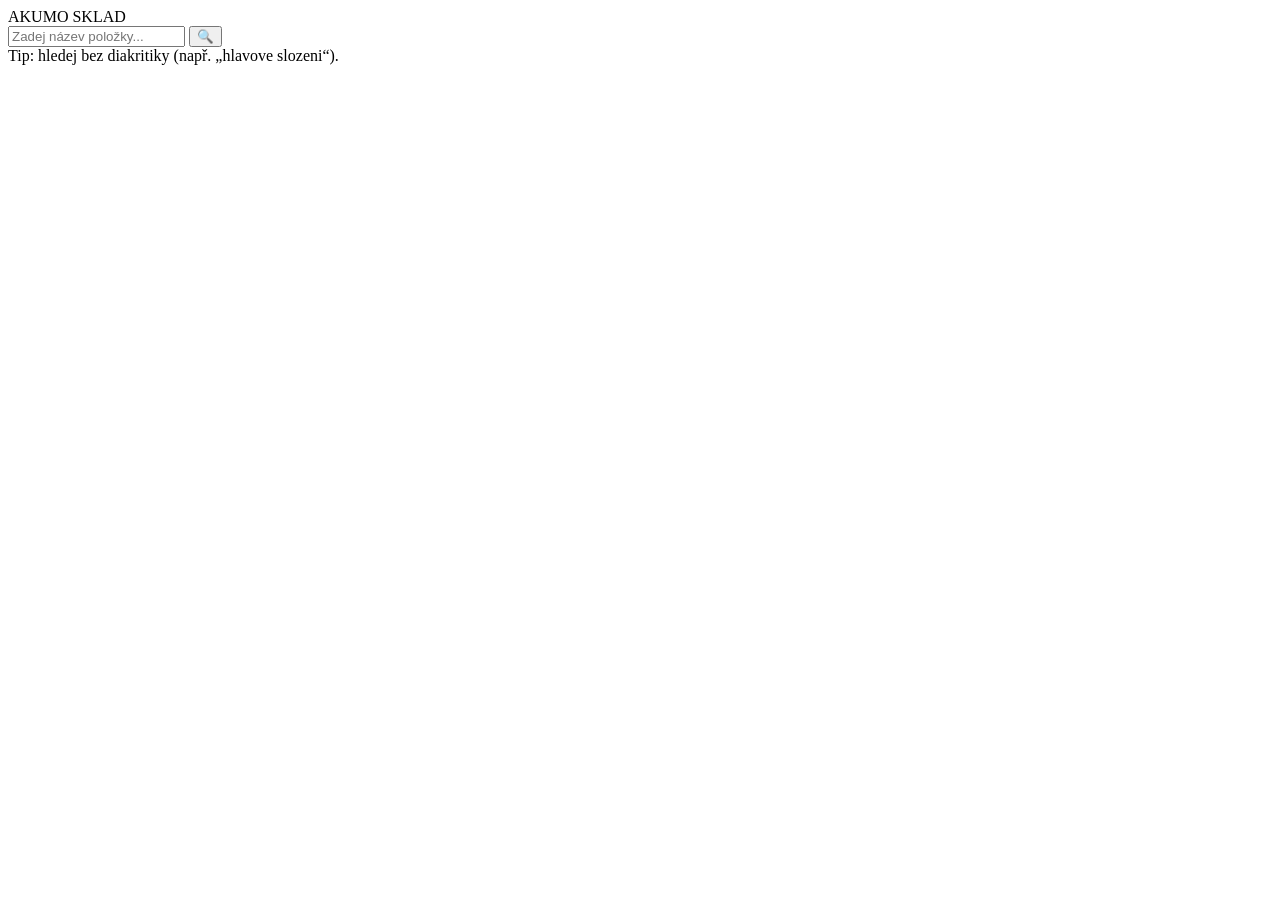
==== index.html @ 499ee546 "Update index.html" ====
<!DOCTYPE html>
<html lang="cs">
<head>
  <meta charset="UTF-8" />
  <meta name="viewport" content="width=device-width, initial-scale=1.0"/>
  <title>Akumo Sklad</title>
  <link rel="stylesheet" href="style.css" />
</head>
<body>
  <div class="box">
    <div class="logo">AKUMO SKLAD</div>
    <div class="controls">
      <input type="text" id="query" placeholder="Zadej název položky..." />
      <button class="primary" onclick="hledat()">🔍</button>
    </div>
    <div id="history"></div>
    <div id="vysledek" class="vysledek"></div>
    <div class="footer muted">Tip: hledej bez diakritiky (např. „hlavove slozeni“).</div>
  </div>

  <script>
    let data1 = {};
    let data2 = {};
    let databaze = {};

    function normalize(str) {
      return (str || "").normalize("NFD").replace(/[\u0300-\u036f]/g, "").toLowerCase();
    }

    function mergeData() {
      databaze = Object.assign({}, data1, data2);
    }

    async function loadData() {
      const r1 = await fetch('data_table1.json');
      data1 = await r1.json();
      const r2 = await fetch('data_table2.json');
      data2 = await r2.json();
      mergeData();
      zobrazHistorii();
    }

    function ulozitHistorii(dotaz) {
      if (!dotaz) return;
      let historie = JSON.parse(localStorage.getItem("skladHistorie")) || [];
      historie = historie.filter(item => item !== dotaz);
      historie.unshift(dotaz);
      if (historie.length > 10) historie = historie.slice(0, 10);
      localStorage.setItem("skladHistorie", JSON.stringify(historie));
      zobrazHistorii();
    }

    function zobrazHistorii() {
      const historie = JSON.parse(localStorage.getItem("skladHistorie")) || [];
      const el = document.getElementById("history");
      if (historie.length === 0) { el.innerHTML = ""; return; }
      el.innerHTML = "<strong>Poslední hledané:</strong><br>" + historie.map(h =>
        `<span class='item' onclick='document.getElementById("query").value=${JSON.stringify(h)};hledat();'>${h}</span>`
      ).join(", ");
    }

    function hledat() {
      const dotaz = normalize(document.getElementById("query").value.trim());
      ulozitHistorii(dotaz);
      if (!dotaz) return;
      let vysledky = "";
      for (const [nazev, pozice] of Object.entries(databaze)) {
        if (normalize(nazev).includes(dotaz)) {
          vysledky += `<strong>${nazev}</strong><br>Umístění: ${pozice}<br><br>`;
        }
      }
      document.getElementById("vysledek").innerHTML = vysledky || "Hmmm, nic tu není – jdi za Jakubem";
    }

    loadData();
  </script>
</body>
</html>
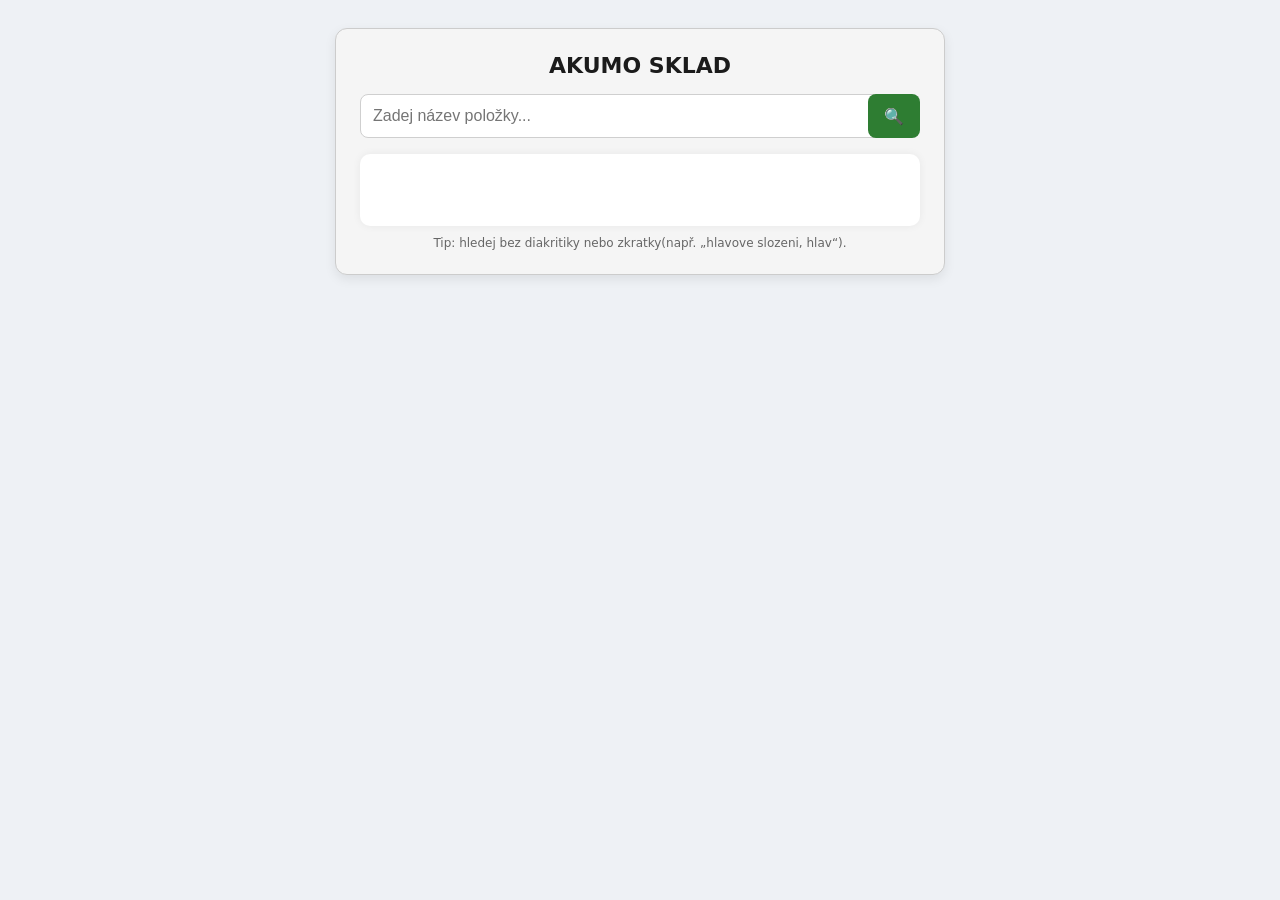
==== commit ea179acf: "Update index.html" ====
--- a/index.html
+++ b/index.html
@@ -16,7 +16,7 @@
     </div>
     <div id="history"></div>
     <div id="vysledek" class="vysledek"></div>
-    <div class="footer muted">Tip: hledej bez diakritiky (např. „hlavove slozeni“).</div>
+    <div class="footer muted">Tip: hledej bez diakritiky nebo zkratky(např. „hlavove slozeni, hlav“).</div>
   </div>
 
   <script>
@@ -67,7 +67,7 @@
       let vysledky = "";
       for (const [nazev, pozice] of Object.entries(databaze)) {
         if (normalize(nazev).includes(dotaz)) {
-          vysledky += `<strong>${nazev}</strong><br>Umístění: ${pozice}<br><br>`;
+          vysledky += `<strong>${nazev}</strong> ${pozice}<br><br>`;
         }
       }
       document.getElementById("vysledek").innerHTML = vysledky || "Hmmm, nic tu není – jdi za Jakubem";
--- a/style.css
+++ b/style.css
@@ -0,0 +1,13 @@
+
+body { font-family: system-ui, -apple-system, Segoe UI, Roboto, Arial, sans-serif; padding: 20px; background: #eef1f5; }
+.box { max-width: 560px; margin: auto; background: #f5f5f5; border: 1px solid #ccc; padding: 24px; border-radius: 12px; box-shadow: 0 4px 12px rgba(0,0,0,0.08); }
+.logo { text-align: center; font-weight: 700; margin-bottom: 16px; font-size: 22px; color: #1b1b1b; }
+.controls { display: grid; grid-template-columns: 1fr auto; gap: 10px; }
+input[type="text"] { width: 100%; padding: 12px; font-size: 16px; border-radius: 8px; border: 1px solid #cfcfcf; }
+button.primary { padding: 12px 16px; font-size: 16px; border-radius: 8px; border: none; background: #2e7d32; color: #fff; cursor: pointer; }
+button.primary:hover { filter: brightness(0.95); }
+#history { margin-top: 12px; font-size: 14px; color: #333; }
+#history .item { cursor: pointer; color: #2e7d32; margin-right: 6px; display: inline-block; }
+.vysledek { margin-top: 16px; padding: 16px; background: #fff; border-radius: 10px; box-shadow: 0 0 8px rgba(0,0,0,0.06); min-height: 40px; }
+.muted { color: #666; }
+.footer { margin-top: 10px; font-size: 12px; color: #666; text-align: center; }
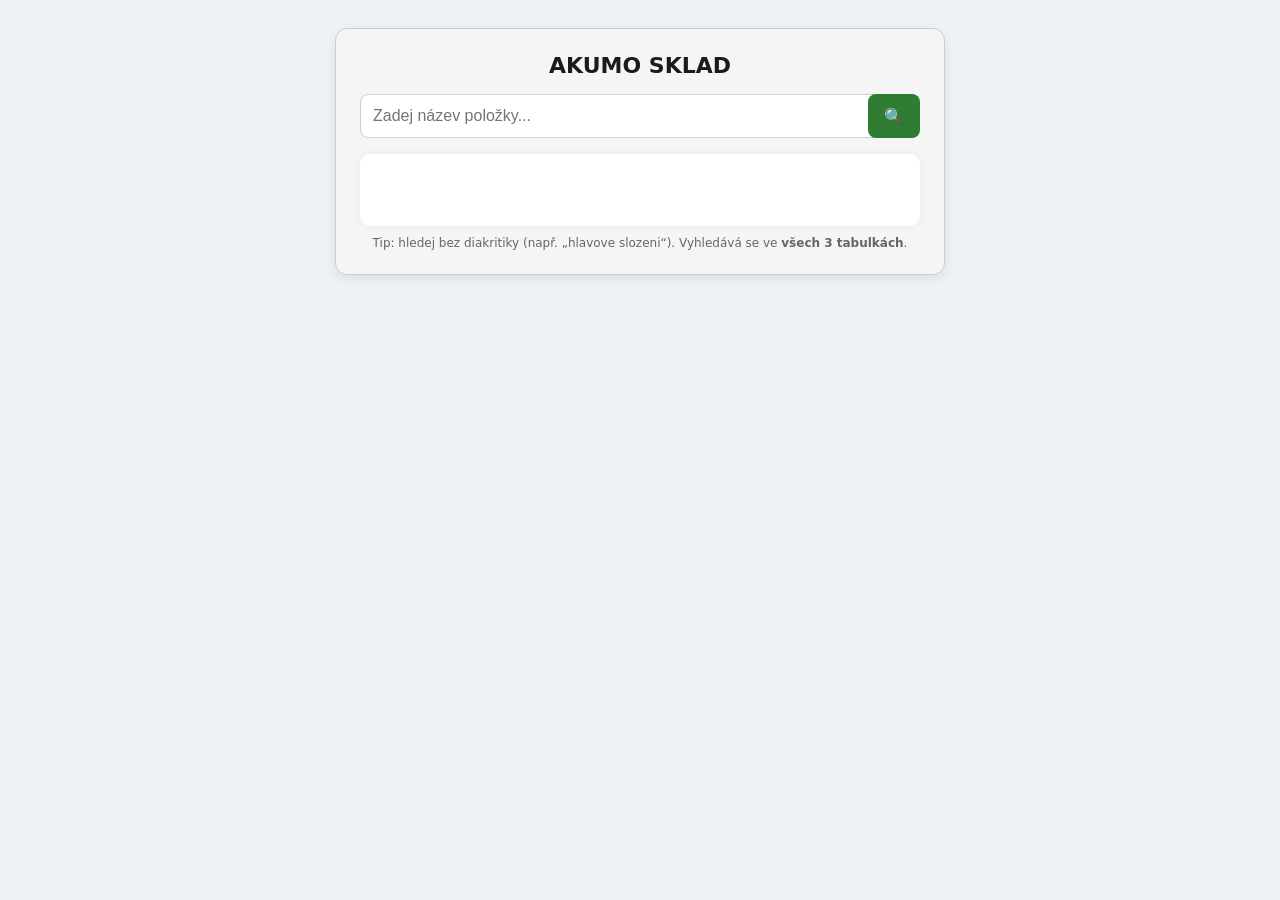
==== commit 37035ff9: "Update index.html" ====
--- a/index.html
+++ b/index.html
@@ -16,12 +16,13 @@
     </div>
     <div id="history"></div>
     <div id="vysledek" class="vysledek"></div>
-    <div class="footer muted">Tip: hledej bez diakritiky nebo zkratky(např. „hlavove slozeni, hlav“).</div>
+    <div class="footer muted">Tip: hledej bez diakritiky (např. „hlavove slozeni“). Vyhledává se ve <strong>všech 3 tabulkách</strong>.</div>
   </div>
 
   <script>
     let data1 = {};
     let data2 = {};
+    let data3 = {};
     let databaze = {};
 
     function normalize(str) {
@@ -29,7 +30,7 @@
     }
 
     function mergeData() {
-      databaze = Object.assign({}, data1, data2);
+      databaze = Object.assign({}, data1, data2, data3);
     }
 
     async function loadData() {
@@ -37,6 +38,8 @@
       data1 = await r1.json();
       const r2 = await fetch('data_table2.json');
       data2 = await r2.json();
+      const r3 = await fetch('data_table3.json');
+      data3 = await r3.json();
       mergeData();
       zobrazHistorii();
     }
@@ -67,7 +70,8 @@
       let vysledky = "";
       for (const [nazev, pozice] of Object.entries(databaze)) {
         if (normalize(nazev).includes(dotaz)) {
-          vysledky += `<strong>${nazev}</strong> ${pozice}<br><br>`;
+          // pozice už obsahuje plný text "Umístění - ...: Sloupec X, řádek Y"
+          vysledky += `<strong>${nazev}</strong><br>${pozice}<br><br>`;
         }
       }
       document.getElementById("vysledek").innerHTML = vysledky || "Hmmm, nic tu není – jdi za Jakubem";
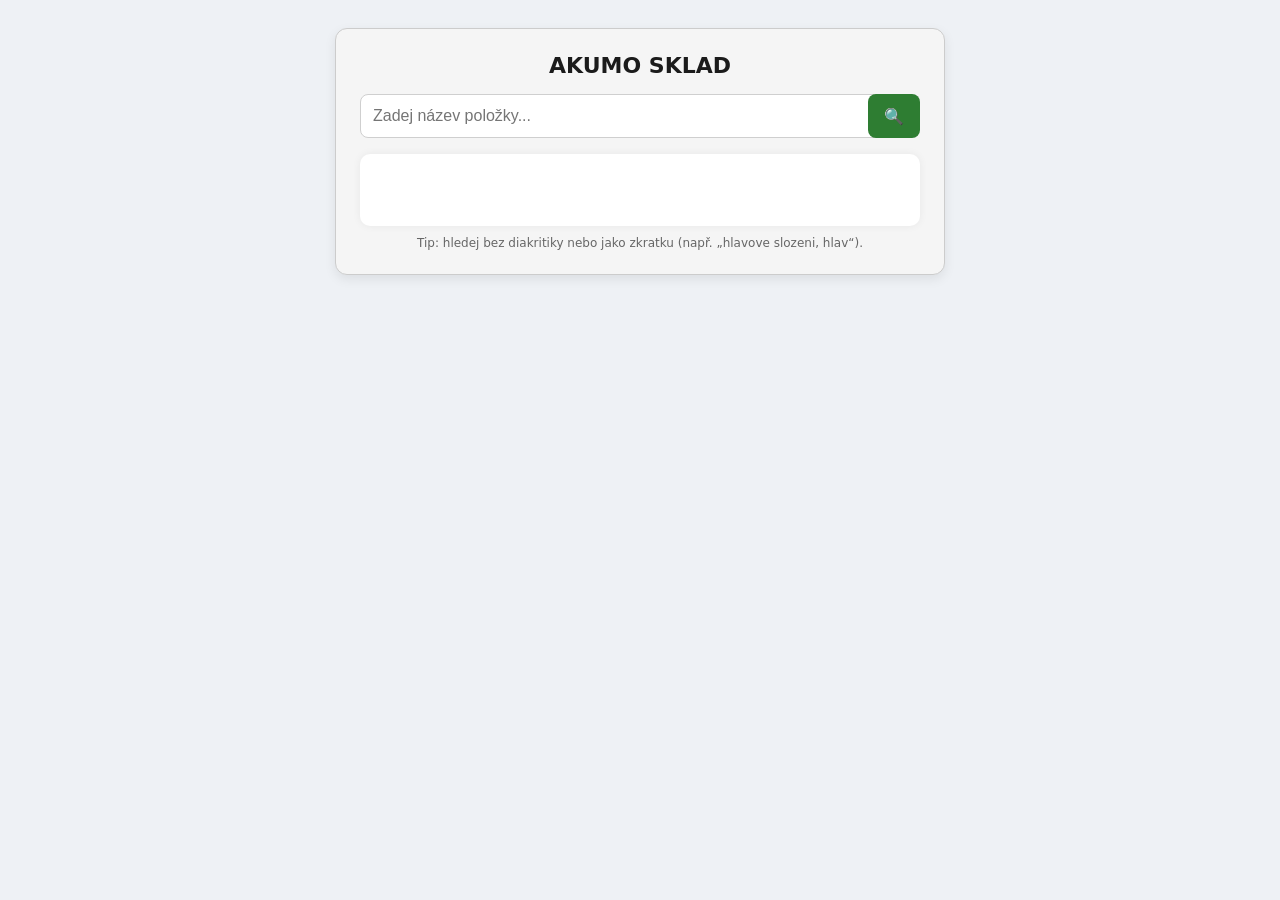
==== commit 06cf3cbb: "Update index.html" ====
--- a/index.html
+++ b/index.html
@@ -16,7 +16,7 @@
     </div>
     <div id="history"></div>
     <div id="vysledek" class="vysledek"></div>
-    <div class="footer muted">Tip: hledej bez diakritiky (např. „hlavove slozeni“). Vyhledává se ve <strong>všech 3 tabulkách</strong>.</div>
+    <div class="footer muted">Tip: hledej bez diakritiky nebo jako zkratku (např. „hlavove slozeni, hlav“). </div>
   </div>
 
   <script>
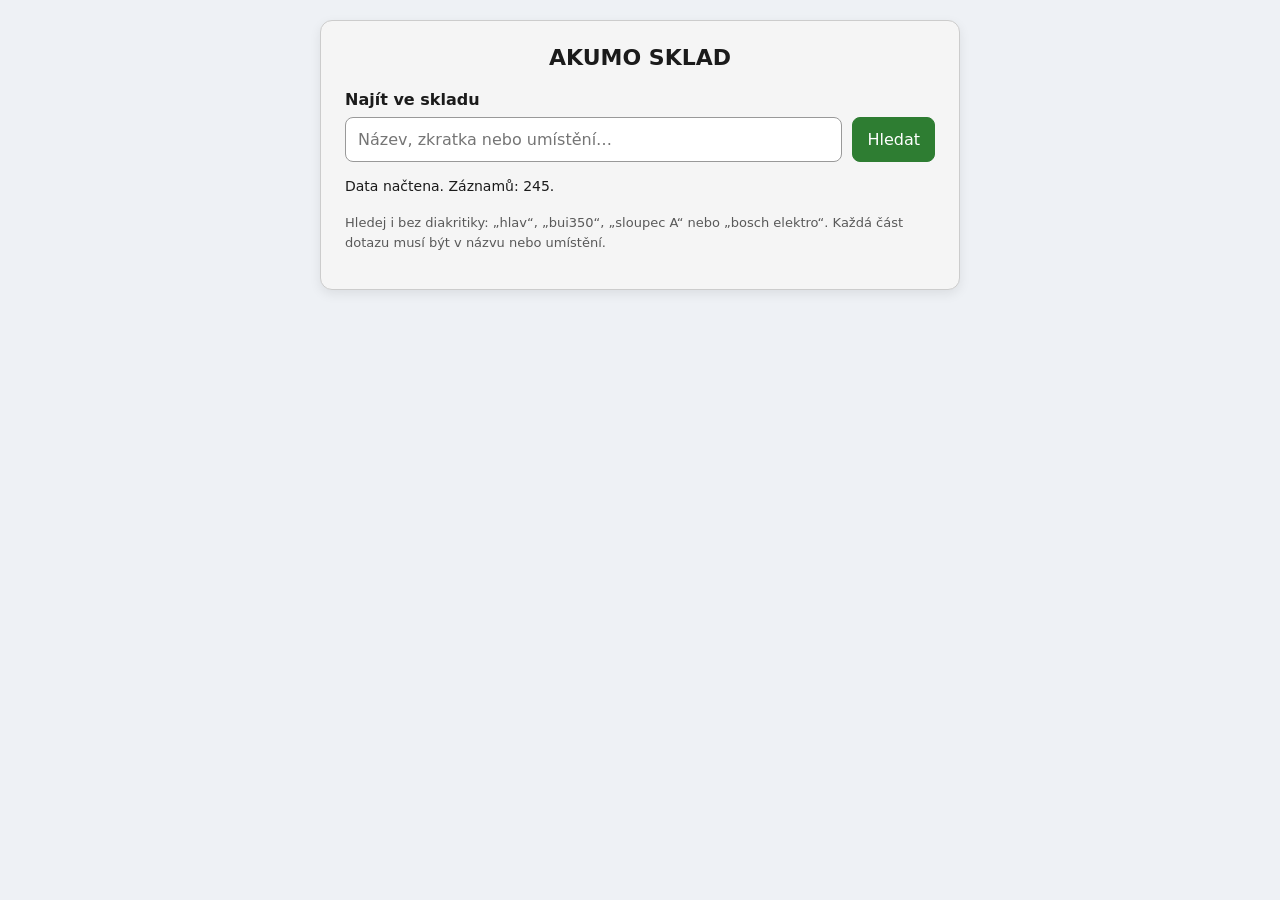
==== commit e4bead4f: "Improve warehouse search, loading safety and mobile controls" ====
--- a/index.html
+++ b/index.html
@@ -1,82 +1,212 @@
-
 <!DOCTYPE html>
 <html lang="cs">
 <head>
   <meta charset="UTF-8" />
-  <meta name="viewport" content="width=device-width, initial-scale=1.0"/>
+  <meta name="viewport" content="width=device-width, initial-scale=1.0" />
   <title>Akumo Sklad</title>
   <link rel="stylesheet" href="style.css" />
 </head>
 <body>
-  <div class="box">
-    <div class="logo">AKUMO SKLAD</div>
-    <div class="controls">
-      <input type="text" id="query" placeholder="Zadej název položky..." />
-      <button class="primary" onclick="hledat()">🔍</button>
-    </div>
-    <div id="history"></div>
-    <div id="vysledek" class="vysledek"></div>
-    <div class="footer muted">Tip: hledej bez diakritiky nebo jako zkratku (např. „hlavove slozeni, hlav“). </div>
-  </div>
+  <main class="box">
+    <h1 class="logo">AKUMO SKLAD</h1>
+    <form id="search-form" role="search">
+      <label for="query">Najít ve skladu</label>
+      <div class="controls">
+        <input type="search" id="query" placeholder="Název, zkratka nebo umístění…" enterkeyhint="search" autocomplete="off" aria-describedby="search-tip" />
+        <button id="search-button" class="primary" type="submit" disabled>Hledat</button>
+      </div>
+    </form>
+    <p id="load-status" role="status" aria-live="polite">Načítám skladová data…</p>
+    <button id="retry" type="button" hidden>Zkusit načíst znovu</button>
+    <div id="history" aria-label="Historie hledání"></div>
+    <p id="result-status" role="status" aria-live="polite"></p>
+    <div id="vysledek" class="vysledek" aria-busy="true"></div>
+    <p id="search-tip" class="footer muted">Hledej i bez diakritiky: „hlav“, „bui350“, „sloupec A“ nebo „bosch elektro“. Každá část dotazu musí být v názvu nebo umístění.</p>
+    <noscript>Pro vyhledávání je potřeba povolit JavaScript.</noscript>
+  </main>
 
   <script>
-    let data1 = {};
-    let data2 = {};
-    let data3 = {};
-    let databaze = {};
+    const files = ['data_table1.json', 'data_table2.json', 'data_table3.json'];
+    const query = document.getElementById('query');
+    const searchButton = document.getElementById('search-button');
+    const retry = document.getElementById('retry');
+    const loadStatus = document.getElementById('load-status');
+    const resultStatus = document.getElementById('result-status');
+    const results = document.getElementById('vysledek');
+    let databaze = [];
+    let ready = false;
+    let loading = false;
+    let historie = nacistHistorii();
 
     function normalize(str) {
-      return (str || "").normalize("NFD").replace(/[\u0300-\u036f]/g, "").toLowerCase();
-    }
-
-    function mergeData() {
-      databaze = Object.assign({}, data1, data2, data3);
+      return str.normalize('NFD').replace(/[\u0300-\u036f]/g, '').toLowerCase();
+    }
+
+    function nacistHistorii() {
+      try {
+        const saved = JSON.parse(localStorage.getItem('skladHistorie'));
+        return Array.isArray(saved)
+          ? [...new Set(saved.filter(item => typeof item === 'string' && item.trim()))].slice(0, 10)
+          : [];
+      } catch {
+        return [];
+      }
+    }
+
+    function ulozitHistorii(dotaz) {
+      historie = [dotaz, ...historie.filter(item => item !== dotaz)].slice(0, 10);
+      try {
+        localStorage.setItem('skladHistorie', JSON.stringify(historie));
+      } catch {
+        // Search and in-memory history also work when storage is unavailable/full.
+      }
+      zobrazHistorii();
+    }
+
+    function zobrazHistorii() {
+      const el = document.getElementById('history');
+      el.replaceChildren();
+      if (!historie.length) return;
+      const heading = document.createElement('strong');
+      heading.textContent = 'Poslední hledané:';
+      const list = document.createElement('div');
+      list.className = 'history-items';
+      for (const text of historie) {
+        const button = document.createElement('button');
+        button.type = 'button';
+        button.className = 'item';
+        button.textContent = text;
+        button.disabled = !ready;
+        button.addEventListener('click', () => {
+          query.value = text;
+          hledat();
+        });
+        list.append(button);
+      }
+      el.append(heading, list);
+    }
+
+    function validateData(data) {
+      if (!data || typeof data !== 'object' || Array.isArray(data) ||
+          Object.entries(data).some(([name, location]) =>
+            !name.trim() || typeof location !== 'string' || !location.trim())) {
+        throw new Error('Invalid warehouse data');
+      }
+      // Keep individual records: identical names in different tables must not overwrite.
+      return Object.entries(data).map(([name, location]) => ({
+        name, location, searchable: normalize(name) + '\n' + normalize(location)
+      }));
     }
 
     async function loadData() {
-      const r1 = await fetch('data_table1.json');
-      data1 = await r1.json();
-      const r2 = await fetch('data_table2.json');
-      data2 = await r2.json();
-      const r3 = await fetch('data_table3.json');
-      data3 = await r3.json();
-      mergeData();
+      if (loading) return;
+      loading = true;
+      ready = false;
+      searchButton.disabled = true;
+      retry.hidden = true;
+      loadStatus.textContent = 'Načítám skladová data…';
+      results.setAttribute('aria-busy', 'true');
+      results.replaceChildren();
+      resultStatus.textContent = '';
       zobrazHistorii();
-    }
-
-    function ulozitHistorii(dotaz) {
-      if (!dotaz) return;
-      let historie = JSON.parse(localStorage.getItem("skladHistorie")) || [];
-      historie = historie.filter(item => item !== dotaz);
-      historie.unshift(dotaz);
-      if (historie.length > 10) historie = historie.slice(0, 10);
-      localStorage.setItem("skladHistorie", JSON.stringify(historie));
-      zobrazHistorii();
-    }
-
-    function zobrazHistorii() {
-      const historie = JSON.parse(localStorage.getItem("skladHistorie")) || [];
-      const el = document.getElementById("history");
-      if (historie.length === 0) { el.innerHTML = ""; return; }
-      el.innerHTML = "<strong>Poslední hledané:</strong><br>" + historie.map(h =>
-        `<span class='item' onclick='document.getElementById("query").value=${JSON.stringify(h)};hledat();'>${h}</span>`
-      ).join(", ");
+      const controller = new AbortController();
+      const timeout = setTimeout(() => controller.abort(), 15000);
+      try {
+        const tables = await Promise.all(files.map(async file => {
+          const response = await fetch(file, { signal: controller.signal });
+          if (!response.ok) throw new Error('Could not load warehouse data');
+          return validateData(await response.json());
+        }));
+        databaze = tables.flat();
+        ready = true;
+        loadStatus.textContent = `Data načtena. Záznamů: ${databaze.length}.`;
+        searchButton.disabled = false;
+      } catch {
+        controller.abort();
+        databaze = [];
+        loadStatus.textContent = 'Skladová data se nepodařilo načíst. Zkontroluj připojení a zkus to znovu.';
+        retry.hidden = false;
+      } finally {
+        clearTimeout(timeout);
+        loading = false;
+        results.setAttribute('aria-busy', 'false');
+        zobrazHistorii();
+      }
+    }
+
+    function highlight(text, terms) {
+      // Map normalized characters back to the original text (including Czech accents).
+      const source = normalize(text);
+      const offsets = [];
+      let offset = 0;
+      for (const character of text) {
+        const end = offset + character.length;
+        const normalized = normalize(character);
+        for (let i = 0; i < normalized.length; i++) offsets.push([offset, end]);
+        if (!normalized.length && offsets.length) offsets[offsets.length - 1][1] = end;
+        offset = end;
+      }
+      const matched = new Array(text.length).fill(false);
+      for (const term of terms) {
+        let index = source.indexOf(term);
+        while (index !== -1) {
+          const start = offsets[index][0];
+          const end = offsets[index + term.length - 1][1];
+          matched.fill(true, start, end);
+          index = source.indexOf(term, index + 1);
+        }
+      }
+      const fragment = document.createDocumentFragment();
+      for (let start = 0; start < text.length;) {
+        let end = start + 1;
+        while (end < text.length && matched[end] === matched[start]) end++;
+        const part = text.slice(start, end);
+        if (matched[start]) {
+          const mark = document.createElement('mark');
+          mark.textContent = part;
+          fragment.append(mark);
+        } else {
+          fragment.append(document.createTextNode(part));
+        }
+        start = end;
+      }
+      return fragment;
     }
 
     function hledat() {
-      const dotaz = normalize(document.getElementById("query").value.trim());
+      if (!ready) return;
+      const dotaz = query.value.trim();
+      const terms = [...new Set(normalize(dotaz).split(/\s+/).filter(Boolean))];
+      results.replaceChildren();
+      if (!terms.length) {
+        resultStatus.textContent = 'Zadej název, zkratku nebo umístění.';
+        query.focus();
+        return;
+      }
       ulozitHistorii(dotaz);
-      if (!dotaz) return;
-      let vysledky = "";
-      for (const [nazev, pozice] of Object.entries(databaze)) {
-        if (normalize(nazev).includes(dotaz)) {
-          // pozice už obsahuje plný text "Umístění - ...: Sloupec X, řádek Y"
-          vysledky += `<strong>${nazev}</strong><br>${pozice}<br><br>`;
-        }
-      }
-      document.getElementById("vysledek").innerHTML = vysledky || "Hmmm, nic tu není – jdi za Jakubem";
-    }
-
+      const matches = databaze.filter(item => terms.every(term => item.searchable.includes(term)));
+      resultStatus.textContent = matches.length
+        ? `Nalezených záznamů: ${matches.length}.`
+        : 'Hmmm, nic tu není – zkus jiný dotaz nebo se zeptej Jakuba.';
+      const fragment = document.createDocumentFragment();
+      for (const item of matches) {
+        const card = document.createElement('article');
+        card.className = 'result-item';
+        const name = document.createElement('h2');
+        name.append(highlight(item.name, terms));
+        const location = document.createElement('p');
+        location.append(highlight(item.location, terms));
+        card.append(name, location);
+        fragment.append(card);
+      }
+      results.append(fragment);
+    }
+
+    document.getElementById('search-form').addEventListener('submit', event => {
+      event.preventDefault();
+      hledat();
+    });
+    retry.addEventListener('click', loadData);
     loadData();
   </script>
 </body>
--- a/style.css
+++ b/style.css
@@ -1,13 +1,31 @@
-
-body { font-family: system-ui, -apple-system, Segoe UI, Roboto, Arial, sans-serif; padding: 20px; background: #eef1f5; }
-.box { max-width: 560px; margin: auto; background: #f5f5f5; border: 1px solid #ccc; padding: 24px; border-radius: 12px; box-shadow: 0 4px 12px rgba(0,0,0,0.08); }
-.logo { text-align: center; font-weight: 700; margin-bottom: 16px; font-size: 22px; color: #1b1b1b; }
-.controls { display: grid; grid-template-columns: 1fr auto; gap: 10px; }
-input[type="text"] { width: 100%; padding: 12px; font-size: 16px; border-radius: 8px; border: 1px solid #cfcfcf; }
-button.primary { padding: 12px 16px; font-size: 16px; border-radius: 8px; border: none; background: #2e7d32; color: #fff; cursor: pointer; }
-button.primary:hover { filter: brightness(0.95); }
-#history { margin-top: 12px; font-size: 14px; color: #333; }
-#history .item { cursor: pointer; color: #2e7d32; margin-right: 6px; display: inline-block; }
-.vysledek { margin-top: 16px; padding: 16px; background: #fff; border-radius: 10px; box-shadow: 0 0 8px rgba(0,0,0,0.06); min-height: 40px; }
-.muted { color: #666; }
-.footer { margin-top: 10px; font-size: 12px; color: #666; text-align: center; }
+* { box-sizing: border-box; }
+body { margin: 0; font-family: system-ui, -apple-system, Segoe UI, Roboto, Arial, sans-serif; padding: 20px; background: #eef1f5; color: #1b1b1b; }
+.box { max-width: 640px; margin: auto; background: #f5f5f5; border: 1px solid #ccc; padding: 24px; border-radius: 12px; box-shadow: 0 4px 12px rgba(0,0,0,0.08); }
+.logo { text-align: center; font-weight: 700; margin: 0 0 20px; font-size: 22px; }
+label { display: block; margin-bottom: 8px; font-weight: 600; }
+.controls { display: grid; grid-template-columns: minmax(0, 1fr) auto; gap: 10px; }
+input[type="search"] { min-width: 0; width: 100%; padding: 12px; font: inherit; font-size: 16px; border-radius: 8px; border: 1px solid #999; background: #fff; }
+button { min-height: 44px; padding: 10px 14px; font: inherit; border: 1px solid #a9b9aa; border-radius: 8px; background: #fff; color: #205b24; cursor: pointer; touch-action: manipulation; overflow-wrap: anywhere; }
+button.primary { border-color: #2e7d32; background: #2e7d32; color: #fff; }
+button:hover:not(:disabled) { filter: brightness(0.95); }
+button:disabled { opacity: 0.55; cursor: not-allowed; }
+:focus-visible { outline: 3px solid #1555b4; outline-offset: 3px; }
+#load-status, #result-status { font-size: 14px; line-height: 1.5; }
+#history { margin-top: 16px; font-size: 14px; color: #333; }
+.history-items { display: flex; flex-wrap: wrap; gap: 8px; margin-top: 8px; }
+#history .item { max-width: 100%; text-align: left; }
+.vysledek { margin-top: 16px; background: #fff; border-radius: 10px; box-shadow: 0 0 8px rgba(0,0,0,0.06); overflow-wrap: anywhere; }
+.vysledek:empty { display: none; }
+.result-item { padding: 16px; border-bottom: 1px solid #ddd; }
+.result-item:last-child { border-bottom: 0; }
+.result-item h2 { margin: 0 0 6px; font-size: 17px; line-height: 1.4; }
+.result-item p { margin: 0; line-height: 1.5; }
+mark { background: #ffe58a; color: #1b1b1b; border-radius: 2px; }
+.muted { color: #595959; }
+.footer { margin-top: 16px; font-size: 13px; line-height: 1.5; }
+@media (max-width: 480px) {
+  body { padding: 10px; }
+  .box { padding: 16px; }
+  .controls { grid-template-columns: minmax(0, 1fr); }
+  .controls button { width: 100%; }
+}
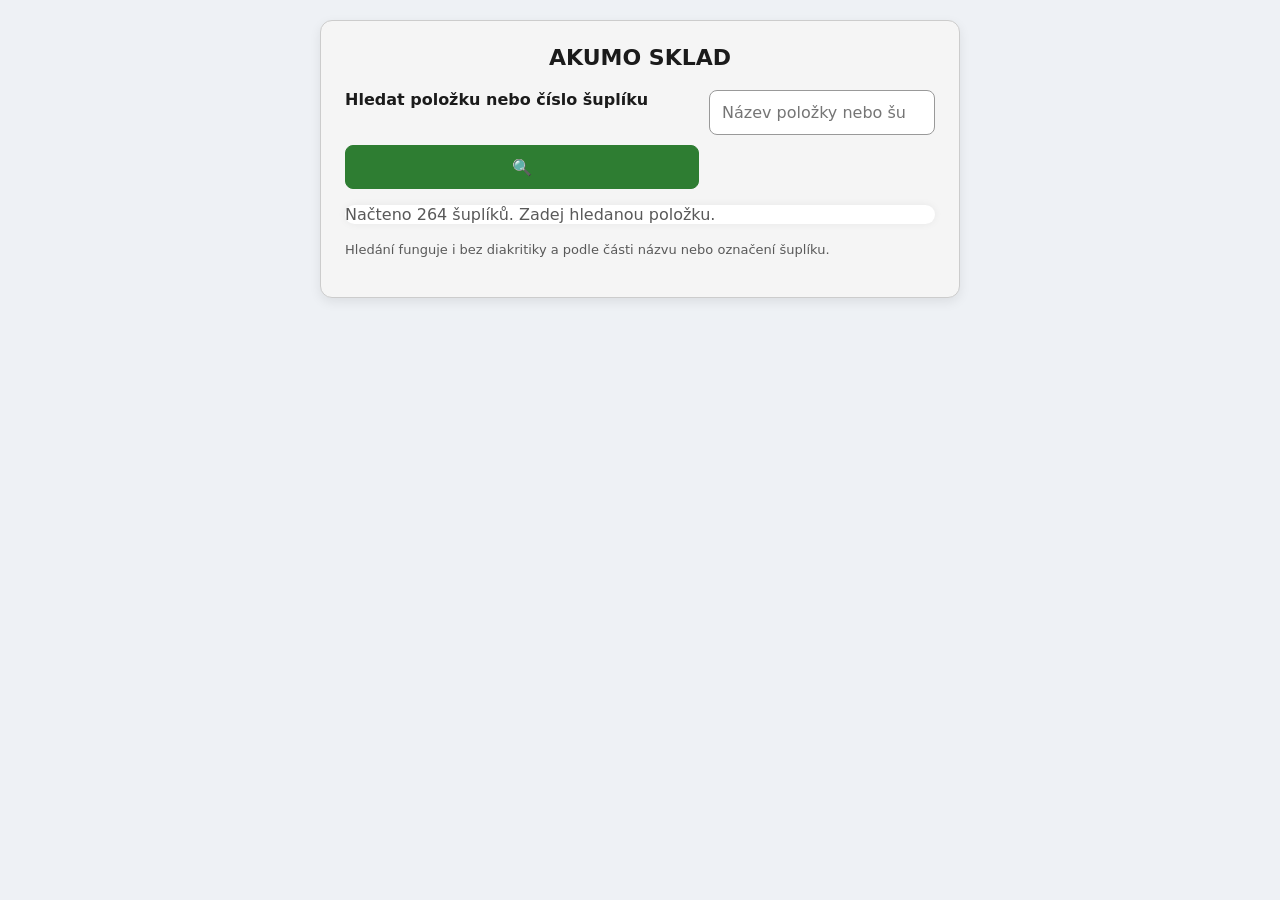
==== commit dedefd73: "Search only new drawer inventory with safe matching and history" ====
--- a/index.html
+++ b/index.html
@@ -1,212 +1,159 @@
 <!DOCTYPE html>
 <html lang="cs">
 <head>
-  <meta charset="UTF-8" />
-  <meta name="viewport" content="width=device-width, initial-scale=1.0" />
-  <title>Akumo Sklad</title>
-  <link rel="stylesheet" href="style.css" />
+  <meta charset="UTF-8">
+  <meta name="viewport" content="width=device-width, initial-scale=1">
+  <meta name="theme-color" content="#2e7d32">
+  <title>Akumo Sklad – vyhledávání šuplíků</title>
+  <link rel="stylesheet" href="style.css">
 </head>
 <body>
   <main class="box">
     <h1 class="logo">AKUMO SKLAD</h1>
-    <form id="search-form" role="search">
-      <label for="query">Najít ve skladu</label>
-      <div class="controls">
-        <input type="search" id="query" placeholder="Název, zkratka nebo umístění…" enterkeyhint="search" autocomplete="off" aria-describedby="search-tip" />
-        <button id="search-button" class="primary" type="submit" disabled>Hledat</button>
-      </div>
+    <form id="search-form" class="controls" role="search">
+      <label class="sr-only" for="query">Hledat položku nebo číslo šuplíku</label>
+      <input type="search" id="query" placeholder="Název položky nebo šuplík (např. A1)" autocomplete="off" enterkeyhint="search">
+      <button class="primary" type="submit" aria-label="Hledat">🔍</button>
     </form>
-    <p id="load-status" role="status" aria-live="polite">Načítám skladová data…</p>
-    <button id="retry" type="button" hidden>Zkusit načíst znovu</button>
     <div id="history" aria-label="Historie hledání"></div>
-    <p id="result-status" role="status" aria-live="polite"></p>
-    <div id="vysledek" class="vysledek" aria-busy="true"></div>
-    <p id="search-tip" class="footer muted">Hledej i bez diakritiky: „hlav“, „bui350“, „sloupec A“ nebo „bosch elektro“. Každá část dotazu musí být v názvu nebo umístění.</p>
-    <noscript>Pro vyhledávání je potřeba povolit JavaScript.</noscript>
+    <section id="vysledek" class="vysledek" aria-live="polite" aria-atomic="false">
+      <p class="muted">Načítám šuplíky…</p>
+    </section>
+    <p class="footer muted">Hledání funguje i bez diakritiky a podle části názvu nebo označení šuplíku.</p>
   </main>
+  <script>
+    'use strict';
+    const HISTORY_KEY = 'akumoSuplikyHistorie';
+    const queryInput = document.getElementById('query');
+    const historyEl = document.getElementById('history');
+    const resultsEl = document.getElementById('vysledek');
+    const form = document.getElementById('search-form');
+    let supliky = [];
+    let loaded = false;
 
-  <script>
-    const files = ['data_table1.json', 'data_table2.json', 'data_table3.json'];
-    const query = document.getElementById('query');
-    const searchButton = document.getElementById('search-button');
-    const retry = document.getElementById('retry');
-    const loadStatus = document.getElementById('load-status');
-    const resultStatus = document.getElementById('result-status');
-    const results = document.getElementById('vysledek');
-    let databaze = [];
-    let ready = false;
-    let loading = false;
-    let historie = nacistHistorii();
-
-    function normalize(str) {
-      return str.normalize('NFD').replace(/[\u0300-\u036f]/g, '').toLowerCase();
+    function normalize(text) {
+      return String(text ?? '').normalize('NFD').replace(/[\u0300-\u036f]/g, '').toLocaleLowerCase('cs').trim();
     }
 
-    function nacistHistorii() {
+    function getHistory() {
       try {
-        const saved = JSON.parse(localStorage.getItem('skladHistorie'));
-        return Array.isArray(saved)
-          ? [...new Set(saved.filter(item => typeof item === 'string' && item.trim()))].slice(0, 10)
-          : [];
-      } catch {
-        return [];
+        const history = JSON.parse(localStorage.getItem(HISTORY_KEY) || '[]');
+        return Array.isArray(history) ? history.filter(v => typeof v === 'string').slice(0, 10) : [];
+      } catch { return []; }
+    }
+
+    function renderHistory() {
+      historyEl.replaceChildren();
+      const history = getHistory();
+      if (!history.length) return;
+      const title = document.createElement('strong');
+      title.textContent = 'Poslední hledané:';
+      historyEl.append(title);
+      const items = document.createElement('div');
+      items.className = 'history-items';
+      for (const item of history) {
+        const button = document.createElement('button');
+        button.type = 'button';
+        button.className = 'history-item';
+        button.textContent = item;
+        button.addEventListener('click', () => {
+          queryInput.value = item;
+          search(false);
+        });
+        items.append(button);
+      }
+      historyEl.append(items);
+    }
+
+    function saveHistory(value) {
+      try {
+        const history = getHistory().filter(v => normalize(v) !== normalize(value));
+        history.unshift(value);
+        localStorage.setItem(HISTORY_KEY, JSON.stringify(history.slice(0, 10)));
+      } catch { /* Soukromý režim může blokovat úložiště. */ }
+      renderHistory();
+    }
+
+    function showMessage(message) {
+      resultsEl.replaceChildren();
+      const p = document.createElement('p');
+      p.className = 'muted';
+      p.textContent = message;
+      resultsEl.append(p);
+    }
+
+    function search(remember = true) {
+      const original = queryInput.value.trim();
+      if (!loaded) {
+        showMessage('Data se ještě nenačetla.');
+        return;
+      }
+      if (!original) {
+        showMessage('Zadej název položky nebo označení šuplíku.');
+        return;
+      }
+      if (remember) saveHistory(original);
+      const terms = normalize(original).split(/\s+/).filter(Boolean);
+      const matches = supliky.filter(([index, description, status]) => {
+        if (status === 'NEŘEŠIT') return false;
+        const haystack = normalize(index + ' ' + description);
+        return terms.every(term => haystack.includes(term));
+      });
+      resultsEl.replaceChildren();
+      if (!matches.length) {
+        showMessage('Hmmm, nic tu není – jdi za Jakubem');
+        return;
+      }
+      const count = document.createElement('p');
+      count.className = 'result-count';
+      count.textContent = `Nalezeno: ${matches.length} ${matches.length === 1 ? 'šuplík' : matches.length < 5 ? 'šuplíky' : 'šuplíků'}`;
+      resultsEl.append(count);
+      const list = document.createElement('div');
+      list.className = 'result-list';
+      for (const [index, description, status = 'OK'] of matches) {
+        const item = document.createElement('article');
+        item.className = 'result-item';
+        const heading = document.createElement('strong');
+        heading.textContent = description || 'Nepřečtený štítek';
+        const location = document.createElement('p');
+        location.className = 'result-location';
+        location.textContent = `Umístění: ${index}`;
+        item.append(heading, location);
+        if (status === 'OVĚŘIT' || status === 'NEPŘEČTENO') {
+          const warning = document.createElement('span');
+          warning.className = 'warning';
+          warning.textContent = status === 'OVĚŘIT' ? 'Popis je potřeba ověřit' : 'Štítek nelze přečíst';
+          item.append(warning);
+        }
+        list.append(item);
+      }
+      resultsEl.append(list);
+    }
+
+    form.addEventListener('submit', event => {
+      event.preventDefault();
+      search();
+    });
+
+    async function loadData() {
+      try {
+        const response = await fetch('supliky.json', { cache: 'no-cache' });
+        if (!response.ok) throw new Error(`HTTP ${response.status}`);
+        const data = await response.json();
+        if (!Array.isArray(data) || !data.every(row => Array.isArray(row) && typeof row[0] === 'string' && typeof row[1] === 'string')) {
+          throw new Error('Neplatný formát souboru supliky.json');
+        }
+        supliky = data;
+        loaded = true;
+        showMessage(`Načteno ${supliky.length} šuplíků. Zadej hledanou položku.`);
+        if (queryInput.value.trim()) search(false);
+      } catch (error) {
+        console.error('Chyba načítání šuplíků:', error);
+        showMessage('Nepodařilo se načíst databázi šuplíků. Zkus obnovit stránku.');
       }
     }
 
-    function ulozitHistorii(dotaz) {
-      historie = [dotaz, ...historie.filter(item => item !== dotaz)].slice(0, 10);
-      try {
-        localStorage.setItem('skladHistorie', JSON.stringify(historie));
-      } catch {
-        // Search and in-memory history also work when storage is unavailable/full.
-      }
-      zobrazHistorii();
-    }
-
-    function zobrazHistorii() {
-      const el = document.getElementById('history');
-      el.replaceChildren();
-      if (!historie.length) return;
-      const heading = document.createElement('strong');
-      heading.textContent = 'Poslední hledané:';
-      const list = document.createElement('div');
-      list.className = 'history-items';
-      for (const text of historie) {
-        const button = document.createElement('button');
-        button.type = 'button';
-        button.className = 'item';
-        button.textContent = text;
-        button.disabled = !ready;
-        button.addEventListener('click', () => {
-          query.value = text;
-          hledat();
-        });
-        list.append(button);
-      }
-      el.append(heading, list);
-    }
-
-    function validateData(data) {
-      if (!data || typeof data !== 'object' || Array.isArray(data) ||
-          Object.entries(data).some(([name, location]) =>
-            !name.trim() || typeof location !== 'string' || !location.trim())) {
-        throw new Error('Invalid warehouse data');
-      }
-      // Keep individual records: identical names in different tables must not overwrite.
-      return Object.entries(data).map(([name, location]) => ({
-        name, location, searchable: normalize(name) + '\n' + normalize(location)
-      }));
-    }
-
-    async function loadData() {
-      if (loading) return;
-      loading = true;
-      ready = false;
-      searchButton.disabled = true;
-      retry.hidden = true;
-      loadStatus.textContent = 'Načítám skladová data…';
-      results.setAttribute('aria-busy', 'true');
-      results.replaceChildren();
-      resultStatus.textContent = '';
-      zobrazHistorii();
-      const controller = new AbortController();
-      const timeout = setTimeout(() => controller.abort(), 15000);
-      try {
-        const tables = await Promise.all(files.map(async file => {
-          const response = await fetch(file, { signal: controller.signal });
-          if (!response.ok) throw new Error('Could not load warehouse data');
-          return validateData(await response.json());
-        }));
-        databaze = tables.flat();
-        ready = true;
-        loadStatus.textContent = `Data načtena. Záznamů: ${databaze.length}.`;
-        searchButton.disabled = false;
-      } catch {
-        controller.abort();
-        databaze = [];
-        loadStatus.textContent = 'Skladová data se nepodařilo načíst. Zkontroluj připojení a zkus to znovu.';
-        retry.hidden = false;
-      } finally {
-        clearTimeout(timeout);
-        loading = false;
-        results.setAttribute('aria-busy', 'false');
-        zobrazHistorii();
-      }
-    }
-
-    function highlight(text, terms) {
-      // Map normalized characters back to the original text (including Czech accents).
-      const source = normalize(text);
-      const offsets = [];
-      let offset = 0;
-      for (const character of text) {
-        const end = offset + character.length;
-        const normalized = normalize(character);
-        for (let i = 0; i < normalized.length; i++) offsets.push([offset, end]);
-        if (!normalized.length && offsets.length) offsets[offsets.length - 1][1] = end;
-        offset = end;
-      }
-      const matched = new Array(text.length).fill(false);
-      for (const term of terms) {
-        let index = source.indexOf(term);
-        while (index !== -1) {
-          const start = offsets[index][0];
-          const end = offsets[index + term.length - 1][1];
-          matched.fill(true, start, end);
-          index = source.indexOf(term, index + 1);
-        }
-      }
-      const fragment = document.createDocumentFragment();
-      for (let start = 0; start < text.length;) {
-        let end = start + 1;
-        while (end < text.length && matched[end] === matched[start]) end++;
-        const part = text.slice(start, end);
-        if (matched[start]) {
-          const mark = document.createElement('mark');
-          mark.textContent = part;
-          fragment.append(mark);
-        } else {
-          fragment.append(document.createTextNode(part));
-        }
-        start = end;
-      }
-      return fragment;
-    }
-
-    function hledat() {
-      if (!ready) return;
-      const dotaz = query.value.trim();
-      const terms = [...new Set(normalize(dotaz).split(/\s+/).filter(Boolean))];
-      results.replaceChildren();
-      if (!terms.length) {
-        resultStatus.textContent = 'Zadej název, zkratku nebo umístění.';
-        query.focus();
-        return;
-      }
-      ulozitHistorii(dotaz);
-      const matches = databaze.filter(item => terms.every(term => item.searchable.includes(term)));
-      resultStatus.textContent = matches.length
-        ? `Nalezených záznamů: ${matches.length}.`
-        : 'Hmmm, nic tu není – zkus jiný dotaz nebo se zeptej Jakuba.';
-      const fragment = document.createDocumentFragment();
-      for (const item of matches) {
-        const card = document.createElement('article');
-        card.className = 'result-item';
-        const name = document.createElement('h2');
-        name.append(highlight(item.name, terms));
-        const location = document.createElement('p');
-        location.append(highlight(item.location, terms));
-        card.append(name, location);
-        fragment.append(card);
-      }
-      results.append(fragment);
-    }
-
-    document.getElementById('search-form').addEventListener('submit', event => {
-      event.preventDefault();
-      hledat();
-    });
-    retry.addEventListener('click', loadData);
+    renderHistory();
     loadData();
   </script>
 </body>
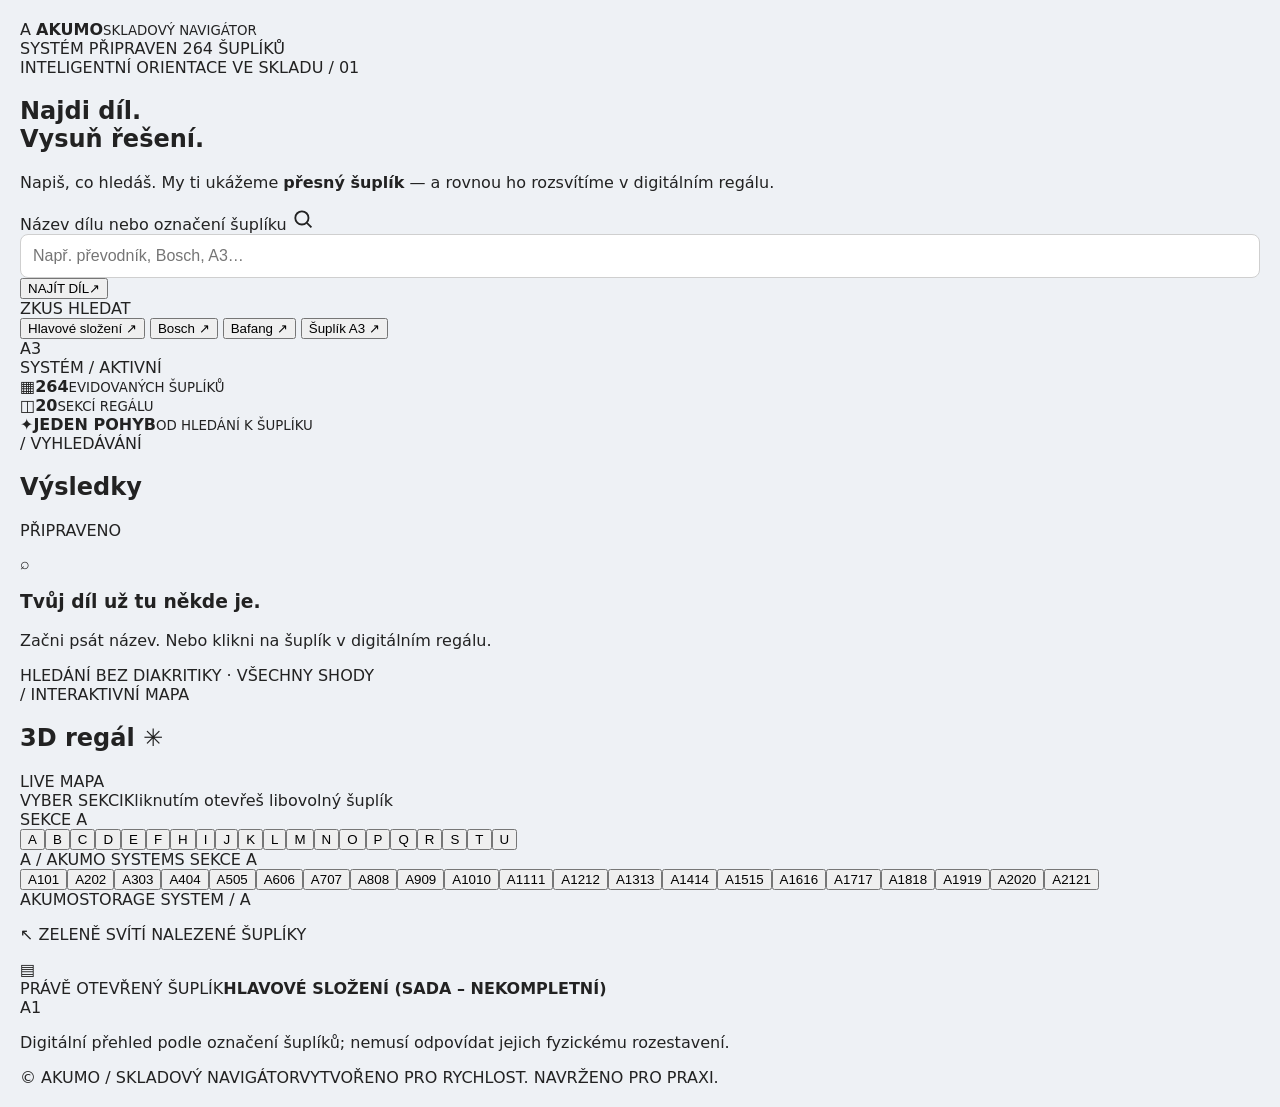
==== commit c5f3d152: "Redesign AKUMO Sklad with interactive 3D drawer wall and live search" ====
--- a/index.html
+++ b/index.html
@@ -2,159 +2,415 @@
 <html lang="cs">
 <head>
   <meta charset="UTF-8">
-  <meta name="viewport" content="width=device-width, initial-scale=1">
-  <meta name="theme-color" content="#2e7d32">
-  <title>Akumo Sklad – vyhledávání šuplíků</title>
+  <meta name="viewport" content="width=device-width, initial-scale=1, viewport-fit=cover">
+  <meta name="theme-color" content="#0a100e">
+  <meta name="description" content="AKUMO SKLAD – rychlé vyhledávání dílů a interaktivní 3D mapa šuplíků.">
+  <title>AKUMO SKLAD | Najdi díl. Vysuň řešení.</title>
   <link rel="stylesheet" href="style.css">
 </head>
 <body>
-  <main class="box">
-    <h1 class="logo">AKUMO SKLAD</h1>
-    <form id="search-form" class="controls" role="search">
-      <label class="sr-only" for="query">Hledat položku nebo číslo šuplíku</label>
-      <input type="search" id="query" placeholder="Název položky nebo šuplík (např. A1)" autocomplete="off" enterkeyhint="search">
-      <button class="primary" type="submit" aria-label="Hledat">🔍</button>
-    </form>
-    <div id="history" aria-label="Historie hledání"></div>
-    <section id="vysledek" class="vysledek" aria-live="polite" aria-atomic="false">
-      <p class="muted">Načítám šuplíky…</p>
-    </section>
-    <p class="footer muted">Hledání funguje i bez diakritiky a podle části názvu nebo označení šuplíku.</p>
-  </main>
+  <div class="ambient ambient--one" aria-hidden="true"></div>
+  <div class="ambient ambient--two" aria-hidden="true"></div>
+
+  <div class="app-shell">
+    <header class="topbar">
+      <div class="brand" aria-label="Akumo Sklad">
+        <span class="brand-mark" aria-hidden="true"><span>A</span></span>
+        <span class="brand-wordmark"><b>AKUMO</b><small>SKLADOVÝ NAVIGÁTOR</small></span>
+      </div>
+      <div class="topbar-status" aria-live="polite">
+        <span id="status-light" class="status-light"></span>
+        <span id="status-text">NAČÍTÁM DATABÁZI</span>
+        <span id="header-count" class="topbar-count">—</span>
+      </div>
+    </header>
+
+    <main>
+      <section class="hero" aria-labelledby="main-title">
+        <div class="hero-content">
+          <div class="eyebrow"><span class="eyebrow-line"></span> INTELIGENTNÍ ORIENTACE VE SKLADU <span class="eyebrow-index">/ 01</span></div>
+          <h1 id="main-title">Najdi díl.<br><span>Vysuň řešení.</span></h1>
+          <p class="hero-description">Napiš, co hledáš. My ti ukážeme <strong>přesný šuplík</strong> — a rovnou ho rozsvítíme v digitálním regálu.</p>
+
+          <form id="search-form" class="search-bar" role="search">
+            <label for="query" class="visually-hidden">Název dílu nebo označení šuplíku</label>
+            <svg class="search-icon" width="22" height="22" viewBox="0 0 24 24" fill="none" stroke="currentColor" stroke-width="2" aria-hidden="true"><circle cx="10.8" cy="10.8" r="7.2"></circle><path d="m16.2 16.2 5 5"></path></svg>
+            <input id="query" name="query" type="search" placeholder="Např. převodník, Bosch, A3…" autocomplete="off" enterkeyhint="search" spellcheck="false">
+            <button id="search-button" class="search-submit" type="submit"><span>NAJÍT DÍL</span><span class="arrow" aria-hidden="true">↗</span></button>
+          </form>
+
+          <div class="quick-access">
+            <span class="quick-label">ZKUS HLEDAT</span>
+            <div class="quick-terms">
+              <button type="button" class="quick-term" data-term="hlavové složení">Hlavové složení <span>↗</span></button>
+              <button type="button" class="quick-term" data-term="Bosch">Bosch <span>↗</span></button>
+              <button type="button" class="quick-term" data-term="Bafang">Bafang <span>↗</span></button>
+              <button type="button" class="quick-term" data-term="A3">Šuplík A3 <span>↗</span></button>
+            </div>
+          </div>
+        </div>
+
+        <div class="hero-side" aria-hidden="true">
+          <div class="orbit orbit--outer"></div><div class="orbit orbit--inner"></div>
+          <div class="hero-illustration">
+            <div class="hero-cubby hero-cubby--left"></div>
+            <div class="hero-cubby hero-cubby--middle"><span class="hero-cubby-label">A3</span><span class="hero-cubby-handle"></span></div>
+            <div class="hero-cubby hero-cubby--right"></div>
+            <span class="hero-spark hero-spark--a"></span><span class="hero-spark hero-spark--b"></span>
+          </div>
+          <span class="hero-orbit-label">SYSTÉM / AKTIVNÍ</span>
+        </div>
+      </section>
+
+      <div class="metrics" aria-label="Přehled skladu">
+        <div class="metric"><span class="metric-icon">▦</span><span><b id="metric-drawers">—</b><small>EVIDOVANÝCH ŠUPLÍKŮ</small></span></div>
+        <div class="metric"><span class="metric-icon">◫</span><span><b id="metric-sections">—</b><small>SEKCÍ REGÁLU</small></span></div>
+        <div class="metric metric--note"><span class="metric-icon">✦</span><span><b>JEDEN POHYB</b><small>OD HLEDÁNÍ K ŠUPLÍKU</small></span></div>
+      </div>
+
+      <div class="workspace">
+        <section class="panel results-panel" aria-labelledby="results-title">
+          <div class="panel-head">
+            <div><div class="section-kicker">/ VYHLEDÁVÁNÍ</div><h2 id="results-title">Výsledky</h2></div>
+            <span class="panel-pill" id="results-count">PŘIPRAVENO</span>
+          </div>
+
+          <div id="history" class="history" aria-label="Poslední hledání"></div>
+
+          <div id="results" class="results" aria-live="polite" aria-atomic="false">
+            <div class="empty-state"><span class="empty-glyph" aria-hidden="true">⌕</span><h3>Tvůj díl už tu někde je.</h3><p>Začni psát název nebo vyber šuplík vpravo.</p></div>
+          </div>
+          <div class="results-footer"><span class="tiny-led"></span> HLEDÁNÍ BEZ DIAKRITIKY · VŠECHNY SHODY</div>
+        </section>
+
+        <section class="panel visual-panel" id="visualizer" aria-labelledby="visual-title">
+          <div class="panel-head visual-panel-head">
+            <div><div class="section-kicker">/ INTERAKTIVNÍ MAPA</div><h2 id="visual-title">3D regál <span class="title-star">✳</span></h2></div>
+            <div class="map-live"><span class="tiny-led"></span> LIVE MAPA</div>
+          </div>
+          <div class="section-caption">
+            <div><span class="field-label">VYBER SEKCI</span><span class="caption-text">Kliknutím otevřeš libovolný šuplík</span></div>
+            <span id="section-readout" class="section-readout">SEKCE —</span>
+          </div>
+          <nav id="section-nav" class="section-nav" aria-label="Výběr sekce regálu"></nav>
+
+          <div class="scene" aria-label="Digitální schéma šuplíků">
+            <div class="scene-glow" aria-hidden="true"></div>
+            <div class="rack">
+              <div class="rack-topline">
+                <span class="rack-topline-brand">A / AKUMO SYSTEMS</span>
+                <span id="rack-heading">SEKCE —</span>
+                <span class="rack-topline-dot" aria-hidden="true"></span>
+              </div>
+              <div class="rack-surface">
+                <div id="drawer-grid" class="drawer-grid" aria-label="Šuplíky vybrané sekce"></div>
+              </div>
+              <div class="rack-base"><span>AKUMO</span><span>STORAGE SYSTEM / <span id="rack-base-label">—</span></span><span class="rack-base-lights"><i></i><i></i><i></i></span></div>
+            </div>
+            <p class="scene-hint"><span class="scene-hint-symbol">↖</span> ZELENĚ SVÍTÍ NALEZENÉ ŠUPLÍKY</p>
+          </div>
+
+          <div id="drawer-detail" class="drawer-detail" aria-live="polite">
+            <div class="detail-no-data">Vyber šuplík a zobrazí se jeho obsah.</div>
+          </div>
+          <p class="visual-footnote">Digitální přehled podle označení šuplíků; nemusí odpovídat jejich fyzickému rozestavení.</p>
+        </section>
+      </div>
+    </main>
+
+    <footer class="page-footer"><span>© AKUMO / SKLADOVÝ NAVIGÁTOR</span><span>VYTVOŘENO PRO RYCHLOST. NAVRŽENO PRO PRAXI.</span></footer>
+  </div>
+
   <script>
     'use strict';
-    const HISTORY_KEY = 'akumoSuplikyHistorie';
+
+    const STORAGE_KEY = 'akumoSuplikyHistorie';
     const queryInput = document.getElementById('query');
+    const resultsEl = document.getElementById('results');
+    const resultsCountEl = document.getElementById('results-count');
     const historyEl = document.getElementById('history');
-    const resultsEl = document.getElementById('vysledek');
-    const form = document.getElementById('search-form');
-    let supliky = [];
+    const sectionNavEl = document.getElementById('section-nav');
+    const drawerGridEl = document.getElementById('drawer-grid');
+    const drawerDetailEl = document.getElementById('drawer-detail');
+    const collator = new Intl.Collator('cs', { numeric: true, sensitivity: 'base' });
+
+    let records = [];
+    let sections = [];
+    let activeSection = '';
+    let selectedCode = '';
+    let matchedRecords = [];
     let loaded = false;
-
-    function normalize(text) {
-      return String(text ?? '').normalize('NFD').replace(/[\u0300-\u036f]/g, '').toLocaleLowerCase('cs').trim();
+    let activeQuery = '';
+
+    function normal(text) {
+      return String(text ?? '').normalize('NFD').replace(/[\u0300-\u036f]/g, '').toLowerCase().trim();
+    }
+
+    function make(tag, className, text) {
+      const node = document.createElement(tag);
+      if (className) node.className = className;
+      if (text !== undefined) node.textContent = text;
+      return node;
+    }
+
+    function sectionOf(code) {
+      return String(code).match(/^[A-Za-z]+/)?.[0].toUpperCase() || '';
     }
 
     function getHistory() {
       try {
-        const history = JSON.parse(localStorage.getItem(HISTORY_KEY) || '[]');
-        return Array.isArray(history) ? history.filter(v => typeof v === 'string').slice(0, 10) : [];
+        const items = JSON.parse(localStorage.getItem(STORAGE_KEY) || '[]');
+        return Array.isArray(items) ? items.filter(item => typeof item === 'string').slice(0, 10) : [];
       } catch { return []; }
+    }
+
+    function rememberQuery(value) {
+      if (!value.trim()) return;
+      try {
+        const list = getHistory().filter(item => normal(item) !== normal(value));
+        localStorage.setItem(STORAGE_KEY, JSON.stringify([value.trim(), ...list].slice(0, 10)));
+      } catch { /* Úložiště může být zakázané. */ }
+      renderHistory();
     }
 
     function renderHistory() {
       historyEl.replaceChildren();
-      const history = getHistory();
-      if (!history.length) return;
-      const title = document.createElement('strong');
-      title.textContent = 'Poslední hledané:';
-      historyEl.append(title);
-      const items = document.createElement('div');
-      items.className = 'history-items';
-      for (const item of history) {
-        const button = document.createElement('button');
+      const list = getHistory();
+      if (!list.length) return;
+      historyEl.append(make('span', 'history-caption', 'NEDÁVNO HLEDANÉ'));
+      const wrap = make('div', 'history-chips');
+      list.forEach(term => {
+        const button = make('button', 'history-chip', term);
         button.type = 'button';
-        button.className = 'history-item';
-        button.textContent = item;
         button.addEventListener('click', () => {
-          queryInput.value = item;
-          search(false);
+          queryInput.value = term;
+          updateSearch(true);
         });
-        items.append(button);
-      }
-      historyEl.append(items);
-    }
-
-    function saveHistory(value) {
-      try {
-        const history = getHistory().filter(v => normalize(v) !== normalize(value));
-        history.unshift(value);
-        localStorage.setItem(HISTORY_KEY, JSON.stringify(history.slice(0, 10)));
-      } catch { /* Soukromý režim může blokovat úložiště. */ }
-      renderHistory();
-    }
-
-    function showMessage(message) {
+        wrap.append(button);
+      });
+      historyEl.append(wrap);
+    }
+
+    function lookup(value) {
+      const query = normal(value);
+      if (!query) return [];
+      // Přesný index A3 musí ukázat právě A3, ne A30.
+      const compact = query.replace(/\s/g, '');
+      const exact = records.find(item => normal(item.code) === compact);
+      if (exact) return [exact];
+      // Samotné písmeno filtruje příslušnou sekci.
+      if (/^[a-z]$/.test(query) && sections.includes(query.toUpperCase())) {
+        return records.filter(item => item.section === query.toUpperCase() && item.status !== 'NEŘEŠIT');
+      }
+      const words = query.split(/\s+/).filter(Boolean);
+      return records.filter(item => item.status !== 'NEŘEŠIT' && words.every(word => normal(item.code + ' ' + item.name).includes(word)));
+    }
+
+    function renderEmpty(title, description, symbol) {
       resultsEl.replaceChildren();
-      const p = document.createElement('p');
-      p.className = 'muted';
-      p.textContent = message;
-      resultsEl.append(p);
-    }
-
-    function search(remember = true) {
-      const original = queryInput.value.trim();
-      if (!loaded) {
-        showMessage('Data se ještě nenačetla.');
+      const box = make('div', 'empty-state');
+      box.append(make('span', 'empty-glyph', symbol));
+      box.append(make('h3', '', title));
+      box.append(make('p', '', description));
+      resultsEl.append(box);
+    }
+
+    function renderResults() {
+      resultsEl.replaceChildren();
+      if (!loaded) return renderEmpty('Připojuji databázi…', 'Načítám šuplíky.', '◌');
+      if (!activeQuery.trim()) {
+        resultsCountEl.textContent = 'PŘIPRAVENO';
+        return renderEmpty('Tvůj díl už tu někde je.', 'Začni psát název. Nebo klikni na šuplík v digitálním regálu.', '⌕');
+      }
+      resultsCountEl.textContent = matchedRecords.length + ' SHOD';
+      if (!matchedRecords.length) return renderEmpty('Hmmm, nic tu není.', 'Zkus jiný výraz, označení šuplíku — nebo jdi za Jakubem. 😄', '∅');
+      const fragment = document.createDocumentFragment();
+      matchedRecords.forEach((item, i) => {
+        const button = make('button', 'result-card' + (item.code === selectedCode ? ' is-selected' : ''));
+        button.type = 'button';
+        button.setAttribute('aria-label', 'Otevřít šuplík ' + item.code + ': ' + (item.name || 'Nepřečtený popis'));
+        const badge = make('span', 'result-code', item.code);
+        const content = make('span', 'result-content');
+        content.append(make('strong', 'result-name', item.name || 'Nepřečtený štítek'));
+        const sub = make('span', 'result-sub', 'ŠUPLÍK ' + item.code + (item.status === 'OVĚŘIT' ? '  ·  POPIS OVĚŘIT' : item.status === 'NEPŘEČTENO' ? '  ·  NEPŘEČTENO' : item.status === 'NEŘEŠIT' ? '  ·  ZATÍM NEŘEŠIT' : ''));
+        content.append(sub);
+        const arrow = make('span', 'result-arrow', '↗');
+        button.append(badge, content, arrow);
+        button.addEventListener('click', () => focusDrawer(item.code, true));
+        button.style.setProperty('--item-delay', Math.min(i * 22, 250) + 'ms');
+        fragment.append(button);
+      });
+      resultsEl.append(fragment);
+    }
+
+    function renderSectionNav() {
+      sectionNavEl.replaceChildren();
+      const fragment = document.createDocumentFragment();
+      sections.forEach(section => {
+        const button = make('button', 'section-tab' + (section === activeSection ? ' is-active' : ''), section);
+        button.type = 'button';
+        const count = matchedRecords.filter(item => item.section === section).length;
+        if (activeQuery && count) button.append(make('span', 'section-tab-count', String(count)));
+        button.setAttribute('aria-pressed', String(section === activeSection));
+        button.setAttribute('aria-label', 'Sekce ' + section + (activeQuery && count ? ', ' + count + ' shod' : ''));
+        button.addEventListener('click', () => {
+          activeSection = section;
+          const entries = records.filter(item => item.section === section);
+          const firstMatch = matchedRecords.find(item => item.section === section);
+          selectedCode = (firstMatch || entries[0])?.code || '';
+          renderSectionNav();
+          renderRack();
+          renderDetails();
+          renderResults();
+        });
+        fragment.append(button);
+      });
+      sectionNavEl.append(fragment);
+      const current = sectionNavEl.querySelector('.is-active');
+      if (current) current.scrollIntoView({ block: 'nearest', inline: 'nearest' });
+    }
+
+    function renderRack() {
+      drawerGridEl.replaceChildren();
+      const sectionRecords = records.filter(item => item.section === activeSection);
+      document.getElementById('section-readout').textContent = 'SEKCE ' + activeSection;
+      document.getElementById('rack-heading').textContent = 'SEKCE ' + activeSection;
+      document.getElementById('rack-base-label').textContent = activeSection;
+      const matchedCodes = new Set(matchedRecords.map(item => item.code));
+      const fragment = document.createDocumentFragment();
+      sectionRecords.forEach((item, i) => {
+        const matched = matchedCodes.has(item.code);
+        const selected = item.code === selectedCode;
+        let cls = 'drawer';
+        if (selected) cls += ' is-open';
+        if (activeQuery && matched) cls += ' is-match';
+        if (activeQuery && !matched) cls += ' is-dimmed';
+        const button = make('button', cls);
+        button.type = 'button';
+        button.setAttribute('aria-label', 'Šuplík ' + item.code + ': ' + (item.name || 'Nepřečtený štítek'));
+        button.setAttribute('aria-pressed', String(selected));
+        button.title = item.code + ' — ' + (item.name || 'Nepřečtený štítek');
+        button.style.setProperty('--index', i);
+        const body = make('span', 'drawer-body');
+        const front = make('span', 'drawer-front');
+        front.append(make('span', 'drawer-upper', item.code));
+        front.append(make('span', 'drawer-handle'));
+        front.append(make('span', 'drawer-bottom', ('0' + (parseInt(item.code.match(/\d+$/)?.[0] || '0', 10))).slice(-2)));
+        front.append(make('span', 'drawer-indicator'));
+        body.append(front);
+        button.append(body);
+        button.addEventListener('click', () => focusDrawer(item.code, false));
+        fragment.append(button);
+      });
+      drawerGridEl.append(fragment);
+    }
+
+    function renderDetails() {
+      drawerDetailEl.replaceChildren();
+      const item = records.find(entry => entry.code === selectedCode);
+      if (!item) {
+        drawerDetailEl.append(make('p', 'detail-no-data', 'Vyber šuplík a zobrazí se jeho obsah.'));
         return;
       }
-      if (!original) {
-        showMessage('Zadej název položky nebo označení šuplíku.');
-        return;
-      }
-      if (remember) saveHistory(original);
-      const terms = normalize(original).split(/\s+/).filter(Boolean);
-      const matches = supliky.filter(([index, description, status]) => {
-        if (status === 'NEŘEŠIT') return false;
-        const haystack = normalize(index + ' ' + description);
-        return terms.every(term => haystack.includes(term));
-      });
-      resultsEl.replaceChildren();
-      if (!matches.length) {
-        showMessage('Hmmm, nic tu není – jdi za Jakubem');
-        return;
-      }
-      const count = document.createElement('p');
-      count.className = 'result-count';
-      count.textContent = `Nalezeno: ${matches.length} ${matches.length === 1 ? 'šuplík' : matches.length < 5 ? 'šuplíky' : 'šuplíků'}`;
-      resultsEl.append(count);
-      const list = document.createElement('div');
-      list.className = 'result-list';
-      for (const [index, description, status = 'OK'] of matches) {
-        const item = document.createElement('article');
-        item.className = 'result-item';
-        const heading = document.createElement('strong');
-        heading.textContent = description || 'Nepřečtený štítek';
-        const location = document.createElement('p');
-        location.className = 'result-location';
-        location.textContent = `Umístění: ${index}`;
-        item.append(heading, location);
-        if (status === 'OVĚŘIT' || status === 'NEPŘEČTENO') {
-          const warning = document.createElement('span');
-          warning.className = 'warning';
-          warning.textContent = status === 'OVĚŘIT' ? 'Popis je potřeba ověřit' : 'Štítek nelze přečíst';
-          item.append(warning);
-        }
-        list.append(item);
-      }
-      resultsEl.append(list);
-    }
-
-    form.addEventListener('submit', event => {
-      event.preventDefault();
-      search();
-    });
+      const icon = make('span', 'detail-symbol', '▤');
+      const text = make('div', 'detail-text');
+      text.append(make('span', 'detail-kicker', 'PRÁVĚ OTEVŘENÝ ŠUPLÍK'));
+      text.append(make('strong', 'detail-name', item.name || 'Nepřečtený štítek'));
+      if (item.status === 'OVĚŘIT' || item.status === 'NEPŘEČTENO' || item.status === 'NEŘEŠIT') {
+        text.append(make('span', 'detail-warning', item.status === 'OVĚŘIT' ? '⚠ Popis je potřeba ověřit' : item.status === 'NEŘEŠIT' ? '⚠ Zatím neřešit' : '⚠ Obsah zatím nebyl přečten'));
+      }
+      const code = make('span', 'detail-code', item.code);
+      drawerDetailEl.append(icon, text, code);
+    }
+
+    function focusDrawer(code, fromResult) {
+      const item = records.find(entry => entry.code === code);
+      if (!item) return;
+      activeSection = item.section;
+      selectedCode = code;
+      renderSectionNav();
+      renderRack();
+      renderDetails();
+      renderResults();
+      if (fromResult && window.matchMedia('(max-width: 920px)').matches) {
+        document.getElementById('visualizer').scrollIntoView({ behavior: 'smooth', block: 'start' });
+      }
+    }
+
+    function updateSearch(save) {
+      if (!loaded) return;
+      activeQuery = queryInput.value.trim();
+      if (save && activeQuery) rememberQuery(activeQuery);
+      matchedRecords = lookup(activeQuery);
+      if (matchedRecords.length) {
+        // Nech zobrazit právě aktivní sekci, pokud je mezi nalezenými.
+        const currentMatch = matchedRecords.find(item => item.section === activeSection);
+        const target = currentMatch || matchedRecords[0];
+        activeSection = target.section;
+        selectedCode = target.code;
+      } else if (!activeQuery && !records.some(item => item.code === selectedCode)) {
+        selectedCode = records[0]?.code || '';
+        activeSection = records[0]?.section || '';
+      }
+      renderSectionNav();
+      renderRack();
+      renderDetails();
+      renderResults();
+    }
 
     async function loadData() {
       try {
         const response = await fetch('supliky.json', { cache: 'no-cache' });
-        if (!response.ok) throw new Error(`HTTP ${response.status}`);
+        if (!response.ok) throw new Error('HTTP ' + response.status);
         const data = await response.json();
-        if (!Array.isArray(data) || !data.every(row => Array.isArray(row) && typeof row[0] === 'string' && typeof row[1] === 'string')) {
-          throw new Error('Neplatný formát souboru supliky.json');
+        if (!Array.isArray(data) || !data.every(row => Array.isArray(row) && row.length >= 2 && typeof row[0] === 'string' && typeof row[1] === 'string')) {
+          throw new Error('Neplatný formát databáze');
         }
-        supliky = data;
+        records = data.map(row => ({ code: row[0], name: row[1], status: row[2] || '', section: sectionOf(row[0]) }))
+          .filter(item => item.section && item.code)
+          .sort((a, b) => collator.compare(a.code, b.code));
+        sections = [...new Set(records.map(item => item.section))];
+        activeSection = sections[0] || '';
+        selectedCode = records[0]?.code || '';
         loaded = true;
-        showMessage(`Načteno ${supliky.length} šuplíků. Zadej hledanou položku.`);
-        if (queryInput.value.trim()) search(false);
+        document.getElementById('metric-drawers').textContent = String(records.length);
+        document.getElementById('metric-sections').textContent = String(sections.length);
+        document.getElementById('header-count').textContent = records.length + ' ŠUPLÍKŮ';
+        document.getElementById('status-text').textContent = 'SYSTÉM PŘIPRAVEN';
+        document.getElementById('status-light').classList.add('is-ready');
+        renderSectionNav();
+        renderRack();
+        renderDetails();
+        updateSearch(false);
       } catch (error) {
-        console.error('Chyba načítání šuplíků:', error);
-        showMessage('Nepodařilo se načíst databázi šuplíků. Zkus obnovit stránku.');
-      }
-    }
+        console.error('AKUMO: načtení databáze selhalo', error);
+        document.getElementById('status-text').textContent = 'DATA NEDOSTUPNÁ';
+        document.getElementById('status-light').classList.add('is-error');
+        resultsCountEl.textContent = 'CHYBA';
+        renderEmpty('Databáze není dostupná.', 'Obnov stránku nebo zkontroluj soubor supliky.json.', '!');
+      }
+    }
+
+    document.getElementById('search-form').addEventListener('submit', event => {
+      event.preventDefault();
+      updateSearch(true);
+    });
+    queryInput.addEventListener('input', () => updateSearch(false));
+    queryInput.addEventListener('keydown', event => {
+      if (event.key === 'Escape') {
+        queryInput.value = '';
+        updateSearch(false);
+      }
+    });
+    document.querySelectorAll('[data-term]').forEach(button => {
+      button.addEventListener('click', () => {
+        queryInput.value = button.dataset.term;
+        updateSearch(true);
+      });
+    });
 
     renderHistory();
     loadData();
   </script>
 </body>
-</html>
+</html>
--- a/style.css
+++ b/style.css
@@ -1,31 +1,24 @@
 * { box-sizing: border-box; }
-body { margin: 0; font-family: system-ui, -apple-system, Segoe UI, Roboto, Arial, sans-serif; padding: 20px; background: #eef1f5; color: #1b1b1b; }
-.box { max-width: 640px; margin: auto; background: #f5f5f5; border: 1px solid #ccc; padding: 24px; border-radius: 12px; box-shadow: 0 4px 12px rgba(0,0,0,0.08); }
-.logo { text-align: center; font-weight: 700; margin: 0 0 20px; font-size: 22px; }
-label { display: block; margin-bottom: 8px; font-weight: 600; }
+body { margin: 0; font-family: system-ui, -apple-system, Segoe UI, Roboto, Arial, sans-serif; padding: 20px; background: #eef1f5; color: #222; }
+.box { max-width: 560px; margin: 0 auto; background: #f5f5f5; border: 1px solid #ccc; padding: 24px; border-radius: 12px; box-shadow: 0 4px 12px rgba(0,0,0,.08); }
+.logo { text-align: center; font-weight: 700; margin: 0 0 16px; font-size: 22px; color: #1b1b1b; }
 .controls { display: grid; grid-template-columns: minmax(0, 1fr) auto; gap: 10px; }
-input[type="search"] { min-width: 0; width: 100%; padding: 12px; font: inherit; font-size: 16px; border-radius: 8px; border: 1px solid #999; background: #fff; }
-button { min-height: 44px; padding: 10px 14px; font: inherit; border: 1px solid #a9b9aa; border-radius: 8px; background: #fff; color: #205b24; cursor: pointer; touch-action: manipulation; overflow-wrap: anywhere; }
-button.primary { border-color: #2e7d32; background: #2e7d32; color: #fff; }
-button:hover:not(:disabled) { filter: brightness(0.95); }
-button:disabled { opacity: 0.55; cursor: not-allowed; }
-:focus-visible { outline: 3px solid #1555b4; outline-offset: 3px; }
-#load-status, #result-status { font-size: 14px; line-height: 1.5; }
-#history { margin-top: 16px; font-size: 14px; color: #333; }
-.history-items { display: flex; flex-wrap: wrap; gap: 8px; margin-top: 8px; }
-#history .item { max-width: 100%; text-align: left; }
-.vysledek { margin-top: 16px; background: #fff; border-radius: 10px; box-shadow: 0 0 8px rgba(0,0,0,0.06); overflow-wrap: anywhere; }
-.vysledek:empty { display: none; }
-.result-item { padding: 16px; border-bottom: 1px solid #ddd; }
-.result-item:last-child { border-bottom: 0; }
-.result-item h2 { margin: 0 0 6px; font-size: 17px; line-height: 1.4; }
-.result-item p { margin: 0; line-height: 1.5; }
-mark { background: #ffe58a; color: #1b1b1b; border-radius: 2px; }
-.muted { color: #595959; }
-.footer { margin-top: 16px; font-size: 13px; line-height: 1.5; }
-@media (max-width: 480px) {
-  body { padding: 10px; }
-  .box { padding: 16px; }
-  .controls { grid-template-columns: minmax(0, 1fr); }
-  .controls button { width: 100%; }
-}
+input[type="search"] { min-width: 0; width: 100%; padding: 12px; font-size: 16px; border-radius: 8px; border: 1px solid #cfcfcf; background: white; }
+button.primary { padding: 12px 16px; font-size: 16px; border-radius: 8px; border: 0; background: #2e7d32; color: white; cursor: pointer; }
+button.primary:hover { filter: brightness(.95); }
+button:focus-visible, input:focus-visible { outline: 3px solid #78b57b; outline-offset: 2px; }
+#history { margin-top: 14px; font-size: 14px; color: #333; }
+.history-items { display: flex; gap: 7px; flex-wrap: wrap; margin-top: 8px; }
+.history-item { border: 1px solid #cce0cd; color: #225e27; background: #e8f4e8; cursor: pointer; border-radius: 16px; padding: 5px 10px; font-size: 13px; }
+.vysledek { margin-top: 16px; padding: 16px; background: white; border-radius: 10px; box-shadow: 0 0 8px rgba(0,0,0,.06); min-height: 66px; }
+.vysledek p { margin: 0; }
+.result-count { font-size: 13px; font-weight: 600; color: #666; margin-bottom: 12px !important; }
+.result-list { display: grid; gap: 11px; }
+.result-item { padding: 12px; border: 1px solid #e5e8e5; border-left: 4px solid #2e7d32; border-radius: 8px; background: #fafcfb; overflow-wrap: anywhere; }
+.result-item strong { font-size: 15px; }
+.result-location { color: #245f2a; margin-top: 7px !important; font-weight: 650; }
+.warning { display: inline-block; font-size: 12px; color: #975c09; margin-top: 6px; }
+.muted { color: #666; }
+.footer { margin: 12px 0 0; font-size: 12px; color: #666; text-align: center; }
+.sr-only { position: absolute; width: 1px; height: 1px; padding: 0; margin: -1px; overflow: hidden; clip: rect(0,0,0,0); white-space: nowrap; border: 0; }
+@media (max-width: 480px) { body { padding: 12px; } .box { padding: 18px; } }
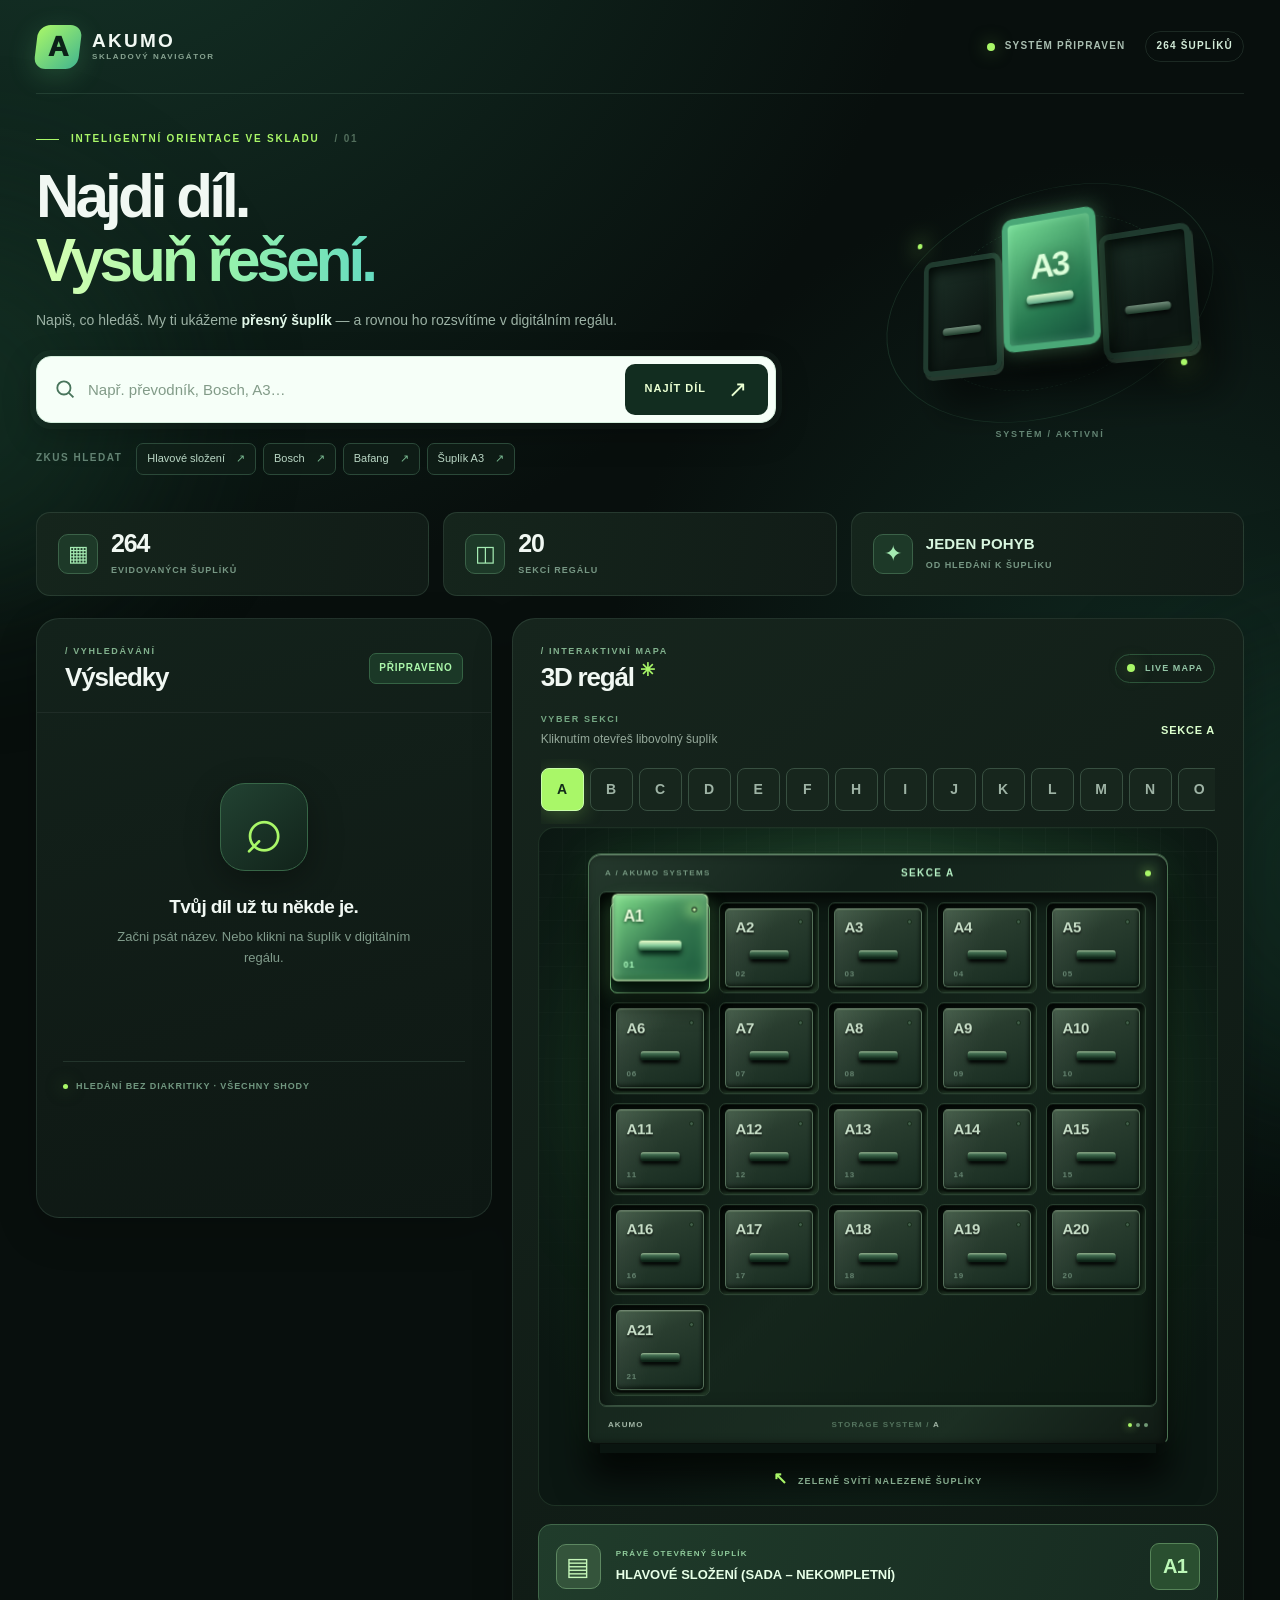
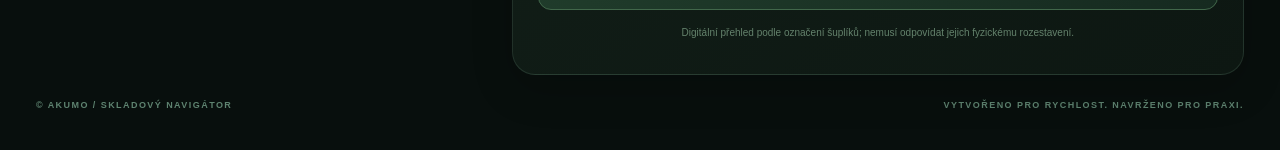
==== commit 3949644b: "Keep search focused while navigating 3D shelf sections" ====
--- a/index.html
+++ b/index.html
@@ -267,7 +267,16 @@
       });
       sectionNavEl.append(fragment);
       const current = sectionNavEl.querySelector('.is-active');
-      if (current) current.scrollIntoView({ block: 'nearest', inline: 'nearest' });
+      if (current) {
+        // Posouvá pouze pás se sekcemi, nikoliv celou stránku při psaní.
+        const navRect = sectionNavEl.getBoundingClientRect();
+        const tabRect = current.getBoundingClientRect();
+        if (tabRect.left < navRect.left) {
+          sectionNavEl.scrollLeft -= navRect.left - tabRect.left + 8;
+        } else if (tabRect.right > navRect.right) {
+          sectionNavEl.scrollLeft += tabRect.right - navRect.right + 8;
+        }
+      }
     }
 
     function renderRack() {
--- a/style.css
+++ b/style.css
@@ -1,24 +1,274 @@
+/* AKUMO SKLAD — three-dimensional drawer navigator */
+:root {
+  color-scheme: dark;
+  --bg: #080f0d;
+  --panel: #101a17;
+  --panel-deep: #0c1512;
+  --border: rgba(180, 242, 206, .115);
+  --ink: #f1f8f3;
+  --muted: #93aa9d;
+  --soft: #657c70;
+  --lime: #a9f768;
+  --green: #71e5a4;
+  --cyan: #64f0cf;
+  --r: 23px;
+}
 * { box-sizing: border-box; }
-body { margin: 0; font-family: system-ui, -apple-system, Segoe UI, Roboto, Arial, sans-serif; padding: 20px; background: #eef1f5; color: #222; }
-.box { max-width: 560px; margin: 0 auto; background: #f5f5f5; border: 1px solid #ccc; padding: 24px; border-radius: 12px; box-shadow: 0 4px 12px rgba(0,0,0,.08); }
-.logo { text-align: center; font-weight: 700; margin: 0 0 16px; font-size: 22px; color: #1b1b1b; }
-.controls { display: grid; grid-template-columns: minmax(0, 1fr) auto; gap: 10px; }
-input[type="search"] { min-width: 0; width: 100%; padding: 12px; font-size: 16px; border-radius: 8px; border: 1px solid #cfcfcf; background: white; }
-button.primary { padding: 12px 16px; font-size: 16px; border-radius: 8px; border: 0; background: #2e7d32; color: white; cursor: pointer; }
-button.primary:hover { filter: brightness(.95); }
-button:focus-visible, input:focus-visible { outline: 3px solid #78b57b; outline-offset: 2px; }
-#history { margin-top: 14px; font-size: 14px; color: #333; }
-.history-items { display: flex; gap: 7px; flex-wrap: wrap; margin-top: 8px; }
-.history-item { border: 1px solid #cce0cd; color: #225e27; background: #e8f4e8; cursor: pointer; border-radius: 16px; padding: 5px 10px; font-size: 13px; }
-.vysledek { margin-top: 16px; padding: 16px; background: white; border-radius: 10px; box-shadow: 0 0 8px rgba(0,0,0,.06); min-height: 66px; }
-.vysledek p { margin: 0; }
-.result-count { font-size: 13px; font-weight: 600; color: #666; margin-bottom: 12px !important; }
-.result-list { display: grid; gap: 11px; }
-.result-item { padding: 12px; border: 1px solid #e5e8e5; border-left: 4px solid #2e7d32; border-radius: 8px; background: #fafcfb; overflow-wrap: anywhere; }
-.result-item strong { font-size: 15px; }
-.result-location { color: #245f2a; margin-top: 7px !important; font-weight: 650; }
-.warning { display: inline-block; font-size: 12px; color: #975c09; margin-top: 6px; }
-.muted { color: #666; }
-.footer { margin: 12px 0 0; font-size: 12px; color: #666; text-align: center; }
-.sr-only { position: absolute; width: 1px; height: 1px; padding: 0; margin: -1px; overflow: hidden; clip: rect(0,0,0,0); white-space: nowrap; border: 0; }
-@media (max-width: 480px) { body { padding: 12px; } .box { padding: 18px; } }
+html { scroll-behavior: smooth; }
+body {
+  margin: 0; min-height: 100vh; color: var(--ink);
+  background: radial-gradient(circle at 5% -15%, #16382b 0%, transparent 38%),
+              radial-gradient(circle at 90% 40%, #10271f 0%, transparent 35%), var(--bg);
+  font-family: Inter, ui-sans-serif, -apple-system, BlinkMacSystemFont, "Segoe UI", sans-serif;
+  -webkit-font-smoothing: antialiased; line-height: 1.45;
+}
+button, input { font: inherit; }
+button { cursor: pointer; }
+button:focus-visible, input:focus-visible { outline: 2px solid var(--lime); outline-offset: 4px; }
+.ambient { position: fixed; pointer-events: none; z-index: -1; border-radius: 50%; filter: blur(80px); opacity: .45; }
+.ambient--one { width: 390px; height: 390px; background: #19412e; left: -240px; top: 210px; }
+.ambient--two { width: 430px; height: 430px; background: #153528; right: -290px; top: 660px; }
+.app-shell { width: min(1460px, calc(100% - 72px)); margin: 0 auto; }
+.topbar { display: flex; align-items: center; justify-content: space-between; gap: 16px; height: 94px; border-bottom: 1px solid var(--border); }
+.brand { display: flex; align-items: center; gap: 12px; }
+.brand-mark { position: relative; display: grid; place-items: center; width: 44px; height: 44px; background: linear-gradient(135deg, #a9f768, #43b68e); color: #0c2118; font-weight: 1000; border-radius: 12px; box-shadow: 0 7px 28px #74f09430; transform: skew(-7deg); }
+.brand-mark span { font-size: 28px; line-height: 1; transform: skew(7deg); letter-spacing: -.12em; padding-right: 4px; }
+.brand-wordmark { display: grid; gap: 1px; }
+.brand-wordmark b { font-size: 19px; letter-spacing: .12em; line-height: 1; font-weight: 900; }
+.brand-wordmark small { color: #87a391; letter-spacing: .2em; font-size: 8px; font-weight: 750; }
+.topbar-status { display: flex; align-items: center; gap: 10px; font-size: 10px; font-weight: 800; letter-spacing: .12em; color: #a9beb1; }
+.status-light, .tiny-led { display: inline-block; flex: 0 0 auto; width: 8px; height: 8px; border-radius: 50%; background: #d8af59; box-shadow: 0 0 15px #d8af5980; }
+.status-light.is-ready, .tiny-led { background: var(--lime); box-shadow: 0 0 17px #a9f76880; }
+.status-light.is-error { background: #ff8975; box-shadow: 0 0 16px #ff897580; }
+.topbar-count { border: 1px solid var(--border); border-radius: 20px; padding: 7px 10px; color: #d2ebd8; margin-left: 10px; }
+
+.hero { min-height: 365px; display: grid; grid-template-columns: minmax(0, 1fr) 340px; align-items: center; gap: 45px; padding: 38px 24px 32px 0; }
+.hero-content { min-width: 0; }
+.eyebrow, .section-kicker, .field-label { color: var(--lime); letter-spacing: .18em; font-size: 10px; font-weight: 800; }
+.eyebrow { display: flex; align-items: center; gap: 12px; }
+.eyebrow-line { width: 23px; height: 1px; background: var(--lime); }
+.eyebrow-index { color: #526e5c; margin-left: 3px; }
+.hero h1 { font-size: clamp(42px, 4.7vw, 72px); font-weight: 850; line-height: 1.08; letter-spacing: -.065em; margin: 18px 0 14px; }
+.hero h1 span { background: linear-gradient(92deg, #d5ffb2 4%, #9bf4aa 52%, #65dbc0 100%); -webkit-background-clip: text; background-clip: text; color: transparent; }
+.hero-description { margin: 0 0 22px; max-width: 600px; font-size: 14px; line-height: 1.8; color: #9cb2a5; }
+.hero-description strong { color: #e2f8e9; font-weight: 700; }
+.search-bar { display: flex; width: min(740px, 100%); height: 67px; align-items: center; gap: 12px; background: #f6fff8; border: 1px solid #d4eedc; border-radius: 15px; padding: 7px 7px 7px 17px; box-shadow: 0 10px 32px #0004, 0 0 0 6px #b2ffca0a; transition: box-shadow .2s ease, transform .2s ease; }
+.search-bar:focus-within { box-shadow: 0 15px 42px #0006, 0 0 0 5px #a4fa8b26; transform: translateY(-1px); }
+.search-icon { color: #48745b; flex: 0 0 auto; }
+.search-bar input { flex: 1; min-width: 0; width: 100%; height: 100%; padding: 0; border: none; color: #14241b; background: transparent; font-size: 15px; font-weight: 600; outline: none; }
+.search-bar input::placeholder { color: #829b88; font-weight: 500; }
+.search-bar input:focus-visible { outline: none; }
+.search-bar input::-webkit-search-cancel-button { cursor: pointer; }
+.search-submit { height: 100%; flex: 0 0 auto; display: flex; align-items: center; justify-content: center; gap: 22px; border: none; border-radius: 10px; padding: 0 20px; background: #122d20; color: #eaffd2; font-size: 11px; font-weight: 900; letter-spacing: .09em; transition: background .2s, transform .2s; }
+.search-submit:hover { background: #25553a; transform: translateY(-1px); }
+.search-submit .arrow { font-size: 23px; font-weight: 400; line-height: 1; }
+.quick-access { display: flex; align-items: center; flex-wrap: wrap; gap: 9px 14px; margin-top: 20px; }
+.quick-label { color: #638373; font-size: 10px; letter-spacing: .15em; font-weight: 800; white-space: nowrap; }
+.quick-terms { display: flex; flex-wrap: wrap; gap: 7px; }
+.quick-term { border: 1px solid #2b4939; border-radius: 7px; background: #13231b9c; color: #bbd8c6; padding: 7px 10px; font-size: 11px; transition: border-color .2s, color .2s, background .2s; }
+.quick-term span { color: #79b991; margin-left: 8px; }
+.quick-term:hover { border-color: #8ef49d; color: #eaffdf; background: #234633; }
+
+/* purely decorative CSS miniature drawer floating next to headline */
+.hero-side { position: relative; height: 300px; display: grid; place-items: center; perspective: 800px; }
+.orbit { position: absolute; border: 1px solid #79dfa522; border-radius: 50%; transform: rotate(-21deg) scaleY(.65); }
+.orbit--outer { width: 340px; height: 340px; }
+.orbit--inner { width: 250px; height: 250px; border-style: dashed; }
+.hero-illustration { position: relative; display: flex; gap: 8px; transform: rotateY(-23deg) rotateX(12deg) rotateZ(-7deg); filter: drop-shadow(18px 30px 20px #0008); }
+.hero-cubby { position: relative; width: 92px; height: 125px; background: linear-gradient(135deg,#1d3128,#0d1713 70%); border: 6px solid #203b2f; border-radius: 10px; box-shadow: inset 4px 6px 13px #030a07, 2px 4px 0 #25392e; }
+.hero-cubby::after { position: absolute; content: ""; width: 45px; height: 8px; top: 69px; left: 50%; transform: translateX(-50%); border-radius: 4px; background: linear-gradient(#708c7a,#213f2e); box-shadow: 0 3px 4px #000a; }
+.hero-cubby--middle { z-index: 2; background: linear-gradient(150deg,#76db95,#277950 65%,#16513d); border-color: #4aa877; transform: translate3d(0,-25px,40px) scale(1.13); box-shadow: 0 0 20px #91f7aa55, 12px 24px 25px #0008, inset 0 0 8px #b9ffd448; }
+.hero-cubby--middle::after { background: linear-gradient(#d8f9cc,#5fa987); }
+.hero-cubby-label { display: block; margin-top: 20px; color: #ddffda; font-weight: 900; font-size: 32px; letter-spacing: -.08em; text-align: center; text-shadow: 0 4px 15px #0006; }
+.hero-spark { position: absolute; width: 6px; height: 6px; background: var(--lime); border-radius: 50%; box-shadow: 0 0 25px 5px #a9f76850; }
+.hero-spark--a { left: -8px; top: -23px; }.hero-spark--b { right: 12px; bottom: -12px; }
+.hero-orbit-label { position: absolute; bottom: 12px; color: #638473; font-size: 9px; letter-spacing: .2em; font-weight: 750; }
+
+.metrics { display: flex; gap: 14px; margin: 5px 0 22px; }
+.metric { display: flex; align-items: center; gap: 13px; flex: 1; padding: 18px 21px; background: linear-gradient(100deg,#15251c,#111c17); border: 1px solid var(--border); border-radius: 14px; }
+.metric-icon { display: grid; place-items: center; height: 40px; width: 40px; border: 1px solid #3b6248; background: #1d3928; border-radius: 10px; font-size: 22px; color: #a4eab2; }
+.metric b { display: block; font-size: 25px; font-weight: 820; line-height: 1; letter-spacing: -.045em; }
+.metric small { display: block; font-size: 9px; letter-spacing: .11em; color: #779784; font-weight: 800; margin-top: 8px; }
+.metric--note b { font-size: 15px; letter-spacing: .01em; color: #d8f6df; }
+
+.workspace { display: grid; grid-template-columns: minmax(315px, .84fr) minmax(0, 1.35fr); align-items: start; gap: 20px; }
+.panel { min-width: 0; position: relative; overflow: hidden; border: 1px solid var(--border); background: linear-gradient(165deg, #13221b 0%, #101b16 65%, #0e1814 100%); border-radius: var(--r); box-shadow: 0 14px 42px #0003; }
+.panel-head { display: flex; justify-content: space-between; align-items: center; gap: 10px; padding: 26px 28px 20px; border-bottom: 1px solid #ffffff0e; }
+.panel-head h2 { font-size: 26px; font-weight: 820; letter-spacing: -.045em; margin: 4px 0 0; line-height: 1.18; }
+.section-kicker { font-size: 9px; color: #82b28e; }
+.panel-pill { flex: 0 0 auto; border: 1px solid #356344; border-radius: 7px; background: #1b3827; color: #aaf6aa; padding: 7px 9px; letter-spacing: .08em; font-weight: 850; font-size: 10px; }
+.results-panel { min-height: 600px; }
+.history { margin: 0 27px; }
+.history:not(:empty) { padding: 18px 0 14px; border-bottom: 1px solid var(--border); }
+.history-caption { color: #829e8e; font-size: 9px; font-weight: 800; letter-spacing: .14em; }
+.history-chips { display: flex; flex-wrap: wrap; gap: 7px; margin-top: 10px; }
+.history-chip { padding: 6px 9px; border: 1px solid #294534; border-radius: 6px; color: #aecfb6; font-size: 11px; background: #172a1f; max-width: 100%; overflow: hidden; text-overflow: ellipsis; }
+.history-chip:hover { color: #eaffdb; border-color: #88e09b; }
+.results { padding: 15px 19px 18px; max-height: 688px; overflow-y: auto; scrollbar-width: thin; scrollbar-color: #426d4f transparent; }
+.result-card { position: relative; display: flex; align-items: center; gap: 13px; width: 100%; text-align: left; padding: 15px 12px; margin: 0 0 8px; color: var(--ink); background: #1b2b224f; border: 1px solid #2d473777; border-radius: 11px; transition: border-color .16s, background .16s, transform .16s; animation: appear .28s both; animation-delay: var(--item-delay,0ms); }
+.result-card:hover { transform: translateX(3px); border-color: #71d18b8c; background: #1a3224; }
+.result-card.is-selected { border-color: #a3f78cab; background: linear-gradient(125deg, #264c2b, #1b3225); box-shadow: inset 0 0 0 1px #b8fa6c21; }
+.result-code { display: grid; place-items: center; width: 55px; height: 53px; background: linear-gradient(150deg,#3f7344,#274532); color: #daffca; border: 1px solid #6eaa6d; border-radius: 9px; font-weight: 900; font-size: 18px; letter-spacing: -.04em; flex: 0 0 auto; }
+.result-content { display: grid; min-width: 0; gap: 8px; flex: 1; }
+.result-name { overflow-wrap: anywhere; font-size: 12px; font-weight: 750; line-height: 1.45; }
+.result-sub { color: #83a98c; font-size: 9px; letter-spacing: .075em; font-weight: 800; }
+.result-arrow { align-self: flex-start; margin-left: auto; color: #78bf92; font-size: 17px; }
+.results-footer { display: flex; align-items: center; gap: 8px; border-top: 1px solid var(--border); margin: 0 26px; padding: 18px 0; color: #719780; font-size: 9px; letter-spacing: .1em; font-weight: 700; }
+.results-footer .tiny-led { width: 5px; height: 5px; }
+.empty-state { min-height: 315px; display: flex; flex-direction: column; align-items: center; justify-content: center; text-align: center; padding: 16px 19px 36px; }
+.empty-glyph { display: grid; place-items: center; width: 88px; height: 88px; border-radius: 25px; background: linear-gradient(140deg,#224232,#11231a); border: 1px solid #376647; color: var(--lime); font-size: 67px; line-height: 1; font-weight: 400; box-shadow: 0 10px 35px #0005; }
+.empty-state h3 { font-size: 19px; letter-spacing: -.03em; margin: 22px 0 6px; }
+.empty-state p { color: #809b8b; font-size: 13px; line-height: 1.6; max-width: 320px; margin: 0; }
+
+.visual-panel { min-height: 600px; background: linear-gradient(145deg,#16251d,#0d1712); }
+.visual-panel-head { border-bottom: none; padding-bottom: 7px; }
+.title-star { font-size: 18px; color: var(--lime); vertical-align: top; display: inline-block; transform: translateY(-2px); }
+.map-live { display: flex; align-items: center; gap: 10px; color: #94c6a7; border: 1px solid #2c533a; border-radius: 18px; padding: 7px 11px; font-size: 9px; letter-spacing: .12em; font-weight: 850; }
+.section-caption { display: flex; align-items: center; justify-content: space-between; gap: 16px; margin: 14px 28px 10px; }
+.section-caption > div { display: grid; gap: 5px; }
+.field-label { font-size: 9px; color: #75a783; }
+.caption-text { color: #95a99b; font-size: 12px; }
+.section-readout { color: #dbffcd; font-size: 11px; font-weight: 850; letter-spacing: .07em; white-space: nowrap; }
+.section-nav { display: flex; gap: 6px; overflow-x: auto; margin: 0 28px; padding: 9px 0 13px; scrollbar-width: thin; scrollbar-color: #507253 transparent; scroll-behavior: smooth; }
+.section-tab { position: relative; flex: 0 0 auto; min-width: 43px; height: 43px; color: #9eb3a5; border: 1px solid #385041; border-radius: 8px; background: #17261d; font-size: 14px; font-weight: 850; transition: border-color .18s, color .18s, background .18s; }
+.section-tab:hover { color: #e4ffe0; border-color: #73c084; }
+.section-tab.is-active { color: #132c1a; background: var(--lime); border-color: #c9ffaa; box-shadow: 0 4px 20px #a9f76840; }
+.section-tab-count { position: absolute; right: -4px; top: -6px; display: grid; place-items: center; min-width: 17px; height: 17px; border-radius: 8px; padding: 0 3px; font-size: 9px; color: #0c2819; background: #a6eab4; border: 1px solid #173a27; }
+.section-tab.is-active .section-tab-count { background: #163623; color: #b5ffa0; }
+
+.scene { position: relative; margin: 3px 25px 0; border-radius: 17px; padding: 25px 20px 8px; overflow: hidden; background: radial-gradient(ellipse at 50% 38%,#284b34 0%, #12271b 45%, #0b1712 83%); border: 1px solid #43644955; }
+.scene::before { content: ""; position: absolute; inset: 0; background-image: linear-gradient(#ffffff05 1px, transparent 1px), linear-gradient(90deg, #ffffff05 1px, transparent 1px); background-size: 23px 23px; pointer-events: none; mask-image: linear-gradient(#000, transparent); }
+.scene-glow { position: absolute; width: 70%; height: 45%; background: #6ffb8440; filter: blur(75px); top: 15%; left: 15%; border-radius: 50%; pointer-events: none; }
+.rack { position: relative; width: min(100%, 580px); margin: 0 auto; padding: 9px 10px 0; background: linear-gradient(135deg,#25392d 0%, #13231b 25%,#1c2f23 80%,#101a14); border: 1px solid #4c7353; border-bottom-color: #090e0b; border-radius: 13px 13px 7px 7px; box-shadow: inset 0 1px #67856c, inset -3px 0 8px #0007, 0 21px 0 -12px #0a1510, 0 35px 33px #000b, 0 0 45px #7cfb8514; transform: rotateX(2deg); transform-origin: bottom; }
+.rack-topline { display: flex; justify-content: space-between; align-items: center; gap: 6px; padding: 3px 6px 10px; font-size: 8px; font-weight: 800; letter-spacing: .17em; color: #74967f; }
+.rack-topline span:nth-child(2) { color: #b7f2c6; font-size: 10px; }
+.rack-topline-dot { width: 6px; height: 6px; border-radius: 50%; background: var(--lime); box-shadow: 0 0 12px var(--lime); }
+.rack-surface { padding: 10px; background: linear-gradient(135deg,#08120d,#15261c 55%,#0c1a12); border-radius: 7px; border: 1px solid #354d3c; box-shadow: inset 0 8px 18px #000b, inset 0 -1px #45644d; }
+.drawer-grid { display: grid; grid-template-columns: repeat(5,minmax(0,1fr)); gap: 9px; perspective: 720px; min-height: 76px; }
+.drawer { min-width: 0; position: relative; aspect-ratio: 1.09 / 1; padding: 5px; isolation: isolate; border: 1px solid #2e4534; border-radius: 7px; background: linear-gradient(145deg,#07100b,#152719); box-shadow: inset 2px 3px 9px #000c, inset -1px -2px 3px #2c4731; }
+.drawer-body { position: relative; display: block; width: 100%; height: 100%; transform-style: preserve-3d; transform: translateZ(0); transition: transform .34s cubic-bezier(.16,1,.3,1), filter .25s; }
+.drawer-front { position: absolute; display: block; inset: 0; overflow: hidden; border: 1px solid #55715a; border-top-color: #789079; border-radius: 5px; background: linear-gradient(157deg,#3b5440 0%,#293d2f 34%,#172b20 100%); box-shadow: 0 3px 2px #000a, inset 0 1px #b3e1a125, inset -1px -2px 4px #030a05ad; }
+.drawer-front::before { content: ""; position: absolute; inset: 0; background: linear-gradient(110deg,#ffffff11 0%, transparent 48%); pointer-events: none; }
+.drawer-upper { position: absolute; left: 11%; top: 10%; font-size: clamp(10px,1.3vw,15px); font-weight: 900; letter-spacing: -.025em; color: #c8dfc8; text-shadow: 0 2px 2px #0009; }
+.drawer-handle { position: absolute; width: 45%; height: 12%; max-height: 9px; left: 50%; top: 54%; transform: translateX(-50%); background: linear-gradient(180deg,#829d83 0%,#3f6a4e 28%,#0e2417 85%); border-radius: 3px; box-shadow: 0 3px 4px #000e, inset 0 1px #c0e8b477; }
+.drawer-bottom { position: absolute; left: 11%; bottom: 9%; font-size: 8px; color: #668571; font-weight: 850; letter-spacing: .1em; }
+.drawer-indicator { position: absolute; right: 11%; top: 14%; width: 5px; height: 5px; border-radius: 50%; background: #42604a; border: 1px solid #172b1a; }
+.drawer:hover .drawer-body { transform: translate3d(0,-3px,12px); }
+.drawer:hover .drawer-front { border-color: #a0cf9f; }
+.drawer.is-dimmed { opacity: .37; }
+.drawer.is-match .drawer-front { border-color: #93f2ab; background: linear-gradient(140deg,#356b46,#183f2c); }
+.drawer.is-match .drawer-indicator { background: #8dff9d; box-shadow: 0 0 12px #75ff87; }
+.drawer.is-open { z-index: 8; overflow: visible; background: #173c26; border-color: #9ef6a4; box-shadow: inset 0 0 13px #1a3b26, 0 0 20px #8cff854a; }
+.drawer.is-open .drawer-body { transform: translate3d(0,-11px,38px) scale(1.09); filter: drop-shadow(0 20px 10px #0009); }
+.drawer.is-open .drawer-front { border-color: #d2ffc1; background: linear-gradient(139deg,#76d882,#367b51 53%,#1a573b); box-shadow: inset 0 1px 8px #ffffff33, inset 0 -3px 4px #0c4e27, 0 3px 4px #051409; }
+.drawer.is-open .drawer-front::after { position: absolute; content: ""; inset: 0; pointer-events: none; box-shadow: inset 0 0 14px #abffa866; }
+.drawer.is-open .drawer-upper { color: #efffdf; text-shadow: 0 1px 3px #092e18; }
+.drawer.is-open .drawer-bottom { color: #b0ffc2; }
+.drawer.is-open .drawer-handle { background: linear-gradient(#eeffcc,#85cb9b,#245c38); box-shadow: 0 4px 5px #072518; }
+.drawer.is-open .drawer-indicator { background: #d4ffb4; box-shadow: 0 0 12px 3px #c0ff97; }
+.drawer:focus-visible { z-index: 9; outline: 2px solid var(--lime); outline-offset: 3px; }
+.rack-base { display: flex; align-items: center; justify-content: space-between; gap: 10px; height: 36px; padding: 0 9px; font-size: 8px; font-weight: 850; letter-spacing: .15em; color: #567660; }
+.rack-base span:first-child { color: #a5b9a9; letter-spacing: .13em; }
+.rack-base-lights { display: flex; gap: 4px; }
+.rack-base-lights i { width: 4px; height: 4px; border-radius: 50%; background: #729b76; }
+.rack-base-lights i:first-child { background: var(--lime); box-shadow: 0 0 9px var(--lime); }
+.scene-hint { position: relative; z-index: 1; text-align: center; color: #85aa8d; margin: 23px 0 5px; font-size: 9px; letter-spacing: .12em; font-weight: 800; }
+.scene-hint-symbol { display: inline-block; color: var(--lime); font-size: 17px; margin-right: 6px; }
+
+.drawer-detail { display: flex; align-items: center; gap: 15px; margin: 18px 25px 7px; padding: 17px 17px; background: linear-gradient(110deg,#203c2b,#162a20); border: 1px solid #41674a; border-radius: 13px; min-height: 86px; }
+.detail-symbol { flex: 0 0 auto; width: 45px; height: 45px; display: grid; place-items: center; background: #34543b; border: 1px solid #5d8861; border-radius: 10px; color: #c5f6b9; font-size: 25px; }
+.detail-text { flex: 1; min-width: 0; display: grid; gap: 6px; }
+.detail-kicker { color: #90cc9c; font-size: 8px; letter-spacing: .16em; font-weight: 850; }
+.detail-name { color: #e7ffe7; font-size: 13px; font-weight: 750; overflow-wrap: anywhere; }
+.detail-warning { color: #f4c27e; font-size: 11px; font-weight: 700; }
+.detail-code { flex: 0 0 auto; color: #bdf8b8; background: #2a4f30; border: 1px solid #568458; border-radius: 9px; padding: 8px 12px; font-weight: 900; font-size: 20px; letter-spacing: -.04em; }
+.detail-no-data { color: #a9c7ad; font-size: 13px; }
+.visual-footnote { color: #64826c; padding: 6px 28px 24px; text-align: center; font-size: 10px; }
+.page-footer { display: flex; align-items: center; justify-content: space-between; flex-wrap: wrap; gap: 10px; padding: 24px 0 38px; color: #5e8370; font-size: 9px; font-weight: 700; letter-spacing: .16em; }
+.visually-hidden { position: absolute; width: 1px; height: 1px; overflow: hidden; clip: rect(0,0,0,0); white-space: nowrap; }
+
+@keyframes appear { from { opacity: 0; transform: translateY(7px); } to { opacity: 1; transform: translateY(0); } }
+@media (max-width: 1160px) {
+  .app-shell { width: min(100% - 48px, 1060px); }
+  .hero { grid-template-columns: minmax(0,1fr) 270px; gap: 15px; }
+  .hero-side { transform: scale(.88); }
+  .workspace { grid-template-columns: minmax(270px,.8fr) minmax(0,1.3fr); gap: 14px; }
+  .panel-head { padding: 24px 20px 17px; }
+  .section-caption { margin-left: 20px; margin-right: 20px; }
+  .section-nav { margin-left: 20px; margin-right: 20px; }
+  .scene { margin-left: 17px; margin-right: 17px; padding-left: 12px; padding-right: 12px; }
+  .drawer-grid { gap: 6px; }
+  .drawer-detail { margin-left: 17px; margin-right: 17px; }
+}
+@media (max-width: 920px) {
+  .hero { grid-template-columns: 1fr; min-height: initial; padding: 45px 0 28px; }
+  .hero-side { display: none; }
+  .hero h1 { font-size: clamp(42px, 7.8vw, 68px); }
+  .workspace { grid-template-columns: 1fr; }
+  .results-panel { min-height: initial; }
+  .results { max-height: 480px; }
+  .visual-panel { min-height: initial; scroll-margin-top: 12px; }
+  .drawer-grid { gap: 10px; }
+  .rack { max-width: 660px; }
+  .drawer-upper { font-size: 15px; }
+}
+@media (max-width: 580px) {
+  .app-shell { width: calc(100% - 24px); }
+  .topbar { height: 75px; }
+  .brand-mark { width: 39px; height: 39px; }
+  .brand-wordmark b { font-size: 16px; }
+  .brand-wordmark small { font-size: 7px; }
+  .topbar-status { font-size: 0; gap: 6px; }
+  .topbar-count { margin-left: 0; font-size: 9px; padding: 6px 7px; letter-spacing: 0; }
+  .status-light { width: 7px; height: 7px; }
+  .hero { padding: 34px 3px 26px; }
+  .eyebrow { font-size: 8px; letter-spacing: .11em; }
+  .hero h1 { font-size: clamp(38px, 11vw, 58px); margin-top: 15px; }
+  .hero-description { font-size: 13px; line-height: 1.6; margin-bottom: 21px; }
+  .search-bar { height: 60px; gap: 8px; padding-left: 11px; }
+  .search-bar input { font-size: 13px; }
+  .search-submit { padding: 0 11px; gap: 4px; font-size: 0; }
+  .search-submit .arrow { font-size: 26px; }
+  .quick-access { margin-top: 17px; }
+  .quick-term { padding: 6px 8px; font-size: 10px; }
+  .metrics { gap: 7px; margin: 0 0 15px; }
+  .metric { padding: 12px 10px; gap: 8px; }
+  .metric-icon { display: none; }
+  .metric b { font-size: 21px; }
+  .metric small { font-size: 8px; letter-spacing: .02em; line-height: 1.3; }
+  .metric--note { display: none; }
+  .panel { border-radius: 17px; }
+  .panel-head { padding: 20px 17px 17px; }
+  .panel-head h2 { font-size: 24px; }
+  .history { margin: 0 16px; }
+  .results { padding: 12px; }
+  .result-card { padding: 12px 10px; gap: 9px; }
+  .result-code { width: 47px; height: 49px; }
+  .result-name { font-size: 12px; }
+  .results-footer { margin: 0 15px; font-size: 8px; }
+  .section-caption { margin: 12px 16px 4px; }
+  .section-nav { margin: 0 16px; }
+  .section-tab { height: 42px; min-width: 42px; }
+  .scene { margin: 6px 10px 0; padding: 19px 9px 6px; border-radius: 13px; }
+  .rack { padding: 6px 6px 0; border-radius: 9px; }
+  .rack-surface { padding: 6px; }
+  .drawer-grid { gap: 5px; grid-template-columns: repeat(5,minmax(0,1fr)); }
+  .drawer { padding: 3px; border-radius: 5px; }
+  .drawer-front { border-radius: 3px; }
+  .drawer-upper { font-size: 11px; }
+  .drawer-handle { min-height: 4px; }
+  .drawer-bottom { font-size: 6px; }
+  .rack-topline { font-size: 6px; }
+  .rack-topline span:nth-child(2) { font-size: 8px; }
+  .rack-base { height: 28px; font-size: 6px; }
+  .scene-hint { font-size: 8px; }
+  .drawer-detail { margin: 12px 10px 5px; padding: 11px; gap: 9px; min-height: 72px; }
+  .detail-symbol { width: 36px; height: 36px; font-size: 19px; }
+  .detail-name { font-size: 11px; }
+  .detail-code { padding: 7px 9px; font-size: 17px; }
+  .visual-footnote { padding: 8px 16px 20px; }
+  .page-footer { font-size: 8px; line-height: 1.6; padding: 23px 2px 32px; }
+}
+@media (prefers-reduced-motion: reduce) {
+  *, *::before, *::after { animation-duration: .01ms !important; transition-duration: .01ms !important; scroll-behavior: auto !important; }
+}
